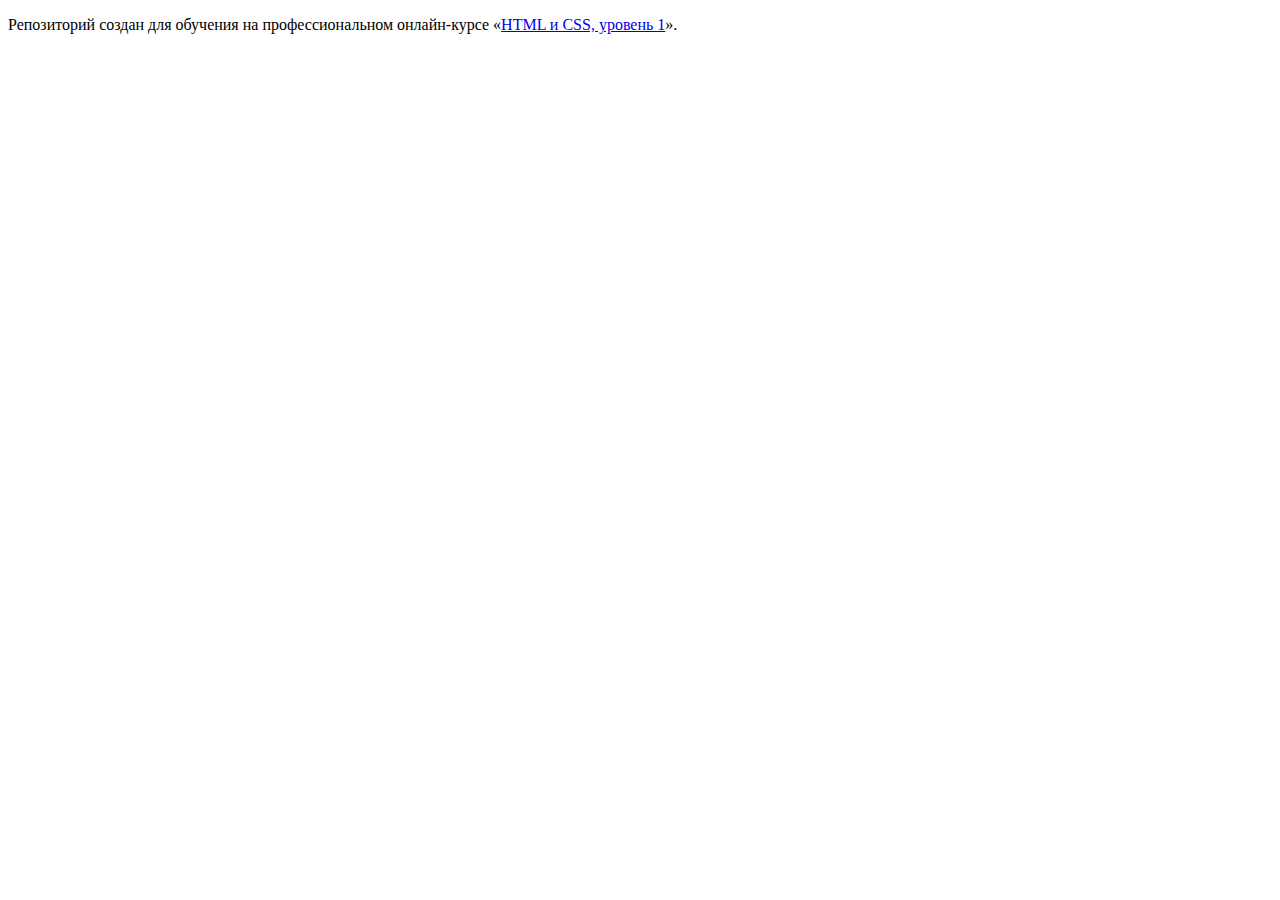
==== index.html @ 9504821e ":hatching_chick:" ====
<!DOCTYPE html>
<html lang="ru">
  <head>
    <meta charset="utf-8">
    <title>HTML Academy: Барбершоп</title>
  </head>
  <body>

    <p>Репозиторий создан для обучения на профессиональном онлайн‑курсе «<a href="https://htmlacademy.ru/intensive/htmlcss">HTML и CSS, уровень 1</a>».</p>

  </body>
</html>
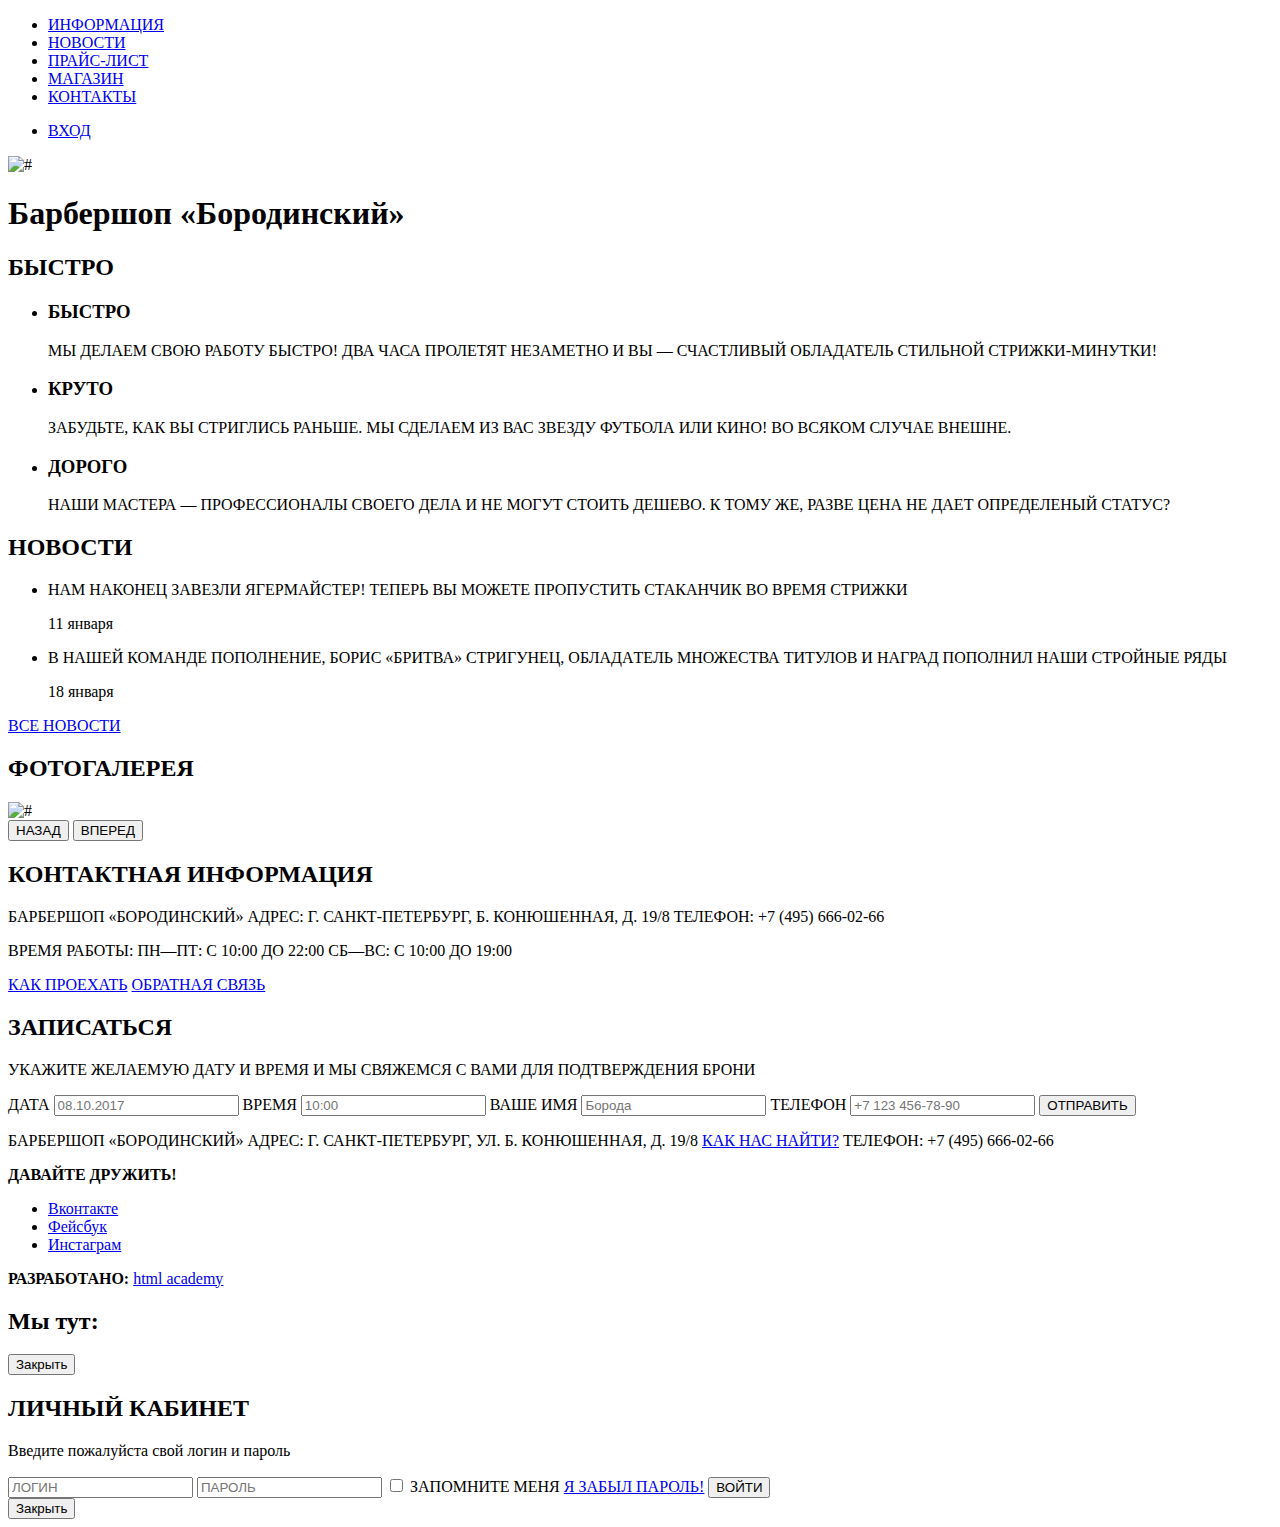
==== commit 6300e697: "разетка html страниц" ====
--- a/index.html
+++ b/index.html
@@ -1,12 +1,168 @@
 <!DOCTYPE html>
-<html lang="ru">
-  <head>
-    <meta charset="utf-8">
-    <title>HTML Academy: Барбершоп</title>
-  </head>
-  <body>
+<html lang="ru" class="page">
+<head>
+  <meta charset="utf-8">
+  <title>Барбершоп</title>
+</head>
+<body>
+<header class="page__header base-header">
+  <nav class="base-nav">
+    <ul class="base-nav__site C">
+      <li class="base-nav__item"><a href="#">ИНФОРМАЦИЯ</a></li>
+      <li class="base-nav__item"><a href="#">НОВОСТИ</a></li>
+      <li class="base-nav__item"><a href="#">ПРАЙС-ЛИСТ</a></li>
+      <li class="base-nav__item"><a href="catalog.html">МАГАЗИН</a></li>
+      <li class="base-nav__item"><a href="#">КОНТАКТЫ</a></li>
+    </ul>
+    <ul class="base-nav__user user-nav">
+      <li class="user-nav__item"><a href="#">ВХОД</a></li>
+    </ul>
+    <a class="base-header__logo logo">
+      <img class="logo__image" src="#" alt="#">
+    </a>
+  </nav>
+</header>
+<main class="page__main base-main">
+  <h1 class="page__title">Барбершоп «Бородинский»</h1>
+  <section class="base-main__advantages advantages">
+    <h2 class="advantages__title">БЫСТРО</h2>
+    <ul class="advantages__list">
+      <li class="advantages__item advantage">
+        <h3 class="advantage__title">БЫСТРО</h3>
+        <p class="advantage__description">
+          МЫ ДЕЛАЕМ СВОЮ РАБОТУ БЫСТРО! ДВА ЧАСА ПРОЛЕТЯТ
+          НЕЗАМЕТНО И ВЫ — СЧАСТЛИВЫЙ ОБЛАДАТЕЛЬ
+          СТИЛЬНОЙ СТРИЖКИ-МИНУТКИ!
+        </p>
+      </li>
+      <li class="advantages__item advantage">
+        <h3 class="advantage__title">КРУТО</h3>
+        <p class="advantage__description">
+          ЗАБУДЬТЕ, КАК ВЫ СТРИГЛИСЬ РАНЬШЕ.
+          МЫ СДЕЛАЕМ ИЗ ВАС ЗВЕЗДУ ФУТБОЛА ИЛИ КИНО!
+          ВО ВСЯКОМ СЛУЧАЕ ВНЕШНЕ.
+        </p>
+      </li>
+      <li class="advantages__item advantage">
+        <h3 class="advantage__title">ДОРОГО</h3>
+        <p class="advantage__description">
+          НАШИ МАСТЕРА — ПРОФЕССИОНАЛЫ СВОЕГО ДЕЛА И НЕ
+          МОГУТ СТОИТЬ ДЕШЕВО. К ТОМУ ЖЕ, РАЗВЕ ЦЕНА
+          НЕ ДАЕТ ОПРЕДЕЛЕНЫЙ СТАТУС?
+        </p>
+      </li>
+    </ul>
+  </section>
 
-    <p>Репозиторий создан для обучения на профессиональном онлайн‑курсе «<a href="https://htmlacademy.ru/intensive/htmlcss">HTML и CSS, уровень 1</a>».</p>
+  <section class="news">
+    <h2 class="news__title">НОВОСТИ</h2>
+    <ul class="news__list">
+      <li class="news__item">
+        <p class="news__text">
+          НАМ НАКОНЕЦ ЗАВЕЗЛИ ЯГЕРМАЙСТЕР! ТЕПЕРЬ ВЫ МОЖЕТЕ
+          ПРОПУСТИТЬ СТАКАНЧИК ВО ВРЕМЯ СТРИЖКИ
+        </p>
+        <time class="news__time" datetime="2016-01-11">11 января</time>
+      </li>
+      <li class="news__item">
+        <p class="news__text">
+          В НАШЕЙ КОМАНДЕ ПОПОЛНЕНИЕ, БОРИС «БРИТВА»
+          СТРИГУНЕЦ, ОБЛАДAТЕЛЬ МНОЖЕСТВА ТИТУЛОВ И НАГРАД
+          ПОПОЛНИЛ НАШИ СТРОЙНЫЕ РЯДЫ
+        </p>
+        <time class="news__time" datetime="2016-01-18">18 января</time>
+      </li>
+    </ul>
+    <a class="news__to-all" href="#">ВСЕ НОВОСТИ</a>
+  </section>
 
-  </body>
+  <section class="gallery">
+    <h2 class="gallery__title">ФОТОГАЛЕРЕЯ</h2>
+    <img class="gallery__photo" src="#" alt="#">
+    <div class="gallery__buttons">
+      <button class="gallery__button" type="button">НАЗАД</button>
+      <button class="gallery__button" type="button">ВПЕРЕД</button>
+    </div>
+  </section>
+
+  <section class="contacts">
+    <h2 class="contacts__title">КОНТАКТНАЯ ИНФОРМАЦИЯ</h2>
+    <p class="contacts__info">
+      БАРБЕРШОП «БОРОДИНСКИЙ»
+      АДРЕС: Г. САНКТ-ПЕТЕРБУРГ, Б. КОНЮШЕННАЯ, Д. 19/8
+      ТЕЛЕФОН: +7 (495) 666-02-66
+    </p>
+    <p class="contacts__info">
+      ВРЕМЯ РАБОТЫ:
+      ПН—ПТ: С 10:00 ДО 22:00
+      СБ—ВС: С 10:00 ДО 19:00
+    </p>
+    <a class="contacts__to-more-info" href="#">КАК ПРОЕХАТЬ</a>
+    <a class="contacts__feedback" href="#">ОБРАТНАЯ СВЯЗЬ</a>
+  </section>
+
+  <section class="appointment">
+    <h2 class="appointment__title">ЗАПИСАТЬСЯ</h2>
+    <p class="appointment__info">
+      УКАЖИТЕ ЖЕЛАЕМУЮ ДАТУ И ВРЕМЯ И МЫ
+      СВЯЖЕМСЯ С ВАМИ ДЛЯ ПОДТВЕРЖДЕНИЯ БРОНИ
+    </p>
+    <form class="appointment__form" method="get" action="#">
+      <label>ДАТА</label>
+      <input class="appointment__text-input" type="text" placeholder="08.10.2017">
+      <label>ВРЕМЯ</label>
+      <input type="text" placeholder="10:00">
+      <label>ВАШЕ ИМЯ</label>
+      <input type="text" placeholder="Борода">
+      <label>ТЕЛЕФОН</label>
+      <input type="text" placeholder="+7 123 456-78-90">
+      <button class="appointment__submit" type="submit">ОТПРАВИТЬ</button>
+    </form>
+  </section>
+
+</main>
+<footer class="page__footer base-footer">
+  <p class="base-footer__contacts">
+    БАРБЕРШОП «БОРОДИНСКИЙ»
+    АДРЕС: Г. САНКТ-ПЕТЕРБУРГ, УЛ. Б. КОНЮШЕННАЯ, Д. 19/8
+    <a href="#">КАК НАС НАЙТИ?</a>
+    ТЕЛЕФОН: +7 (495) 666-02-66
+  </p>
+
+  <div class="base-footer__social social-nav">
+    <b class="social-nav__slogan">ДАВАЙТЕ ДРУЖИТЬ!</b>
+    <ul>
+      <li><a class="social-nav__link" href="#">Вконтакте</a></li>
+      <li><a class="social-nav__link" href="#">Фейсбук</a></li>
+      <li><a class="social-nav__link" href="#">Инстаграм</a></li>
+    </ul>
+  </div>
+
+  <p class="base-footer__copyright copyright">
+    <b class="copyright__act">РАЗРАБОТАНО:</b>
+    <a class="copyright__company" href="#">html academy</a>
+  </p>
+</footer>
+
+<section class="page__map modal-map">
+  <h2 class="modal-map__title">Мы тут:</h2>
+  <button class="modal-map__close" type="button">Закрыть</button>
+</section>
+
+<section class="page__login modal-login">
+  <h2 class="modal-login__title">ЛИЧНЫЙ КАБИНЕТ</h2>
+  <p class="modal-login__info">
+    Введите пожалуйста свой логин и пароль
+  </p>
+  <form class="modal-login__form" method="get" action="#">
+    <input class="modal-login__name" type="text" placeholder="ЛОГИН">
+    <input class="modal-login__password" type="password" placeholder="ПАРОЛЬ">
+    <input type="checkbox" id="modal-login__form-remember-me-checkbox">
+    <label class="modal-login__label" for="modal-login__form-remember-me-checkbox">ЗАПОМНИТЕ МЕНЯ</label>
+    <a class="modal-login__forget-link" href="#">Я ЗАБЫЛ ПАРОЛЬ!</a>
+    <button class="modal-login__submit" type="submit">ВОЙТИ</button>
+  </form>
+  <button class="modal-login__close" type="button">Закрыть</button>
+</section>
+</body>
 </html>
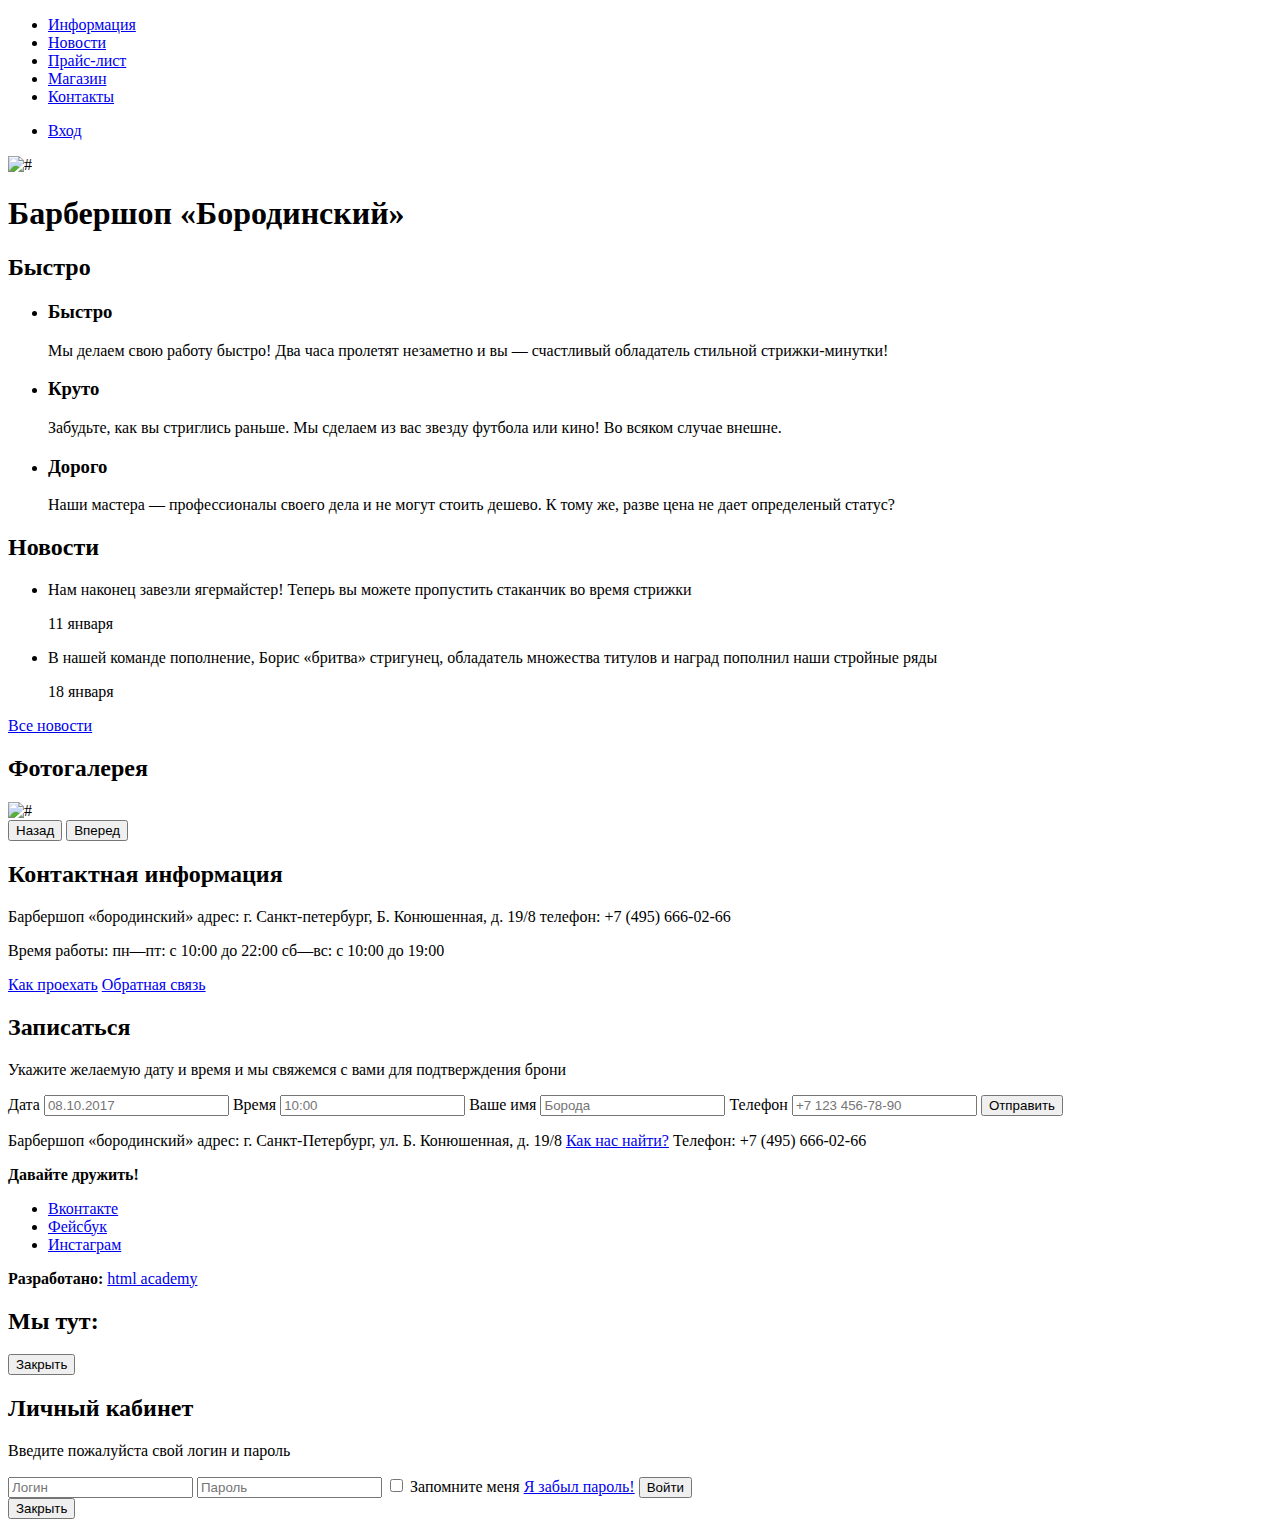
==== commit 2d2c0be2: "приводит html текст в порядок" ====
--- a/index.html
+++ b/index.html
@@ -8,14 +8,14 @@
 <header class="page__header base-header">
   <nav class="base-nav">
     <ul class="base-nav__site C">
-      <li class="base-nav__item"><a href="#">ИНФОРМАЦИЯ</a></li>
-      <li class="base-nav__item"><a href="#">НОВОСТИ</a></li>
-      <li class="base-nav__item"><a href="#">ПРАЙС-ЛИСТ</a></li>
-      <li class="base-nav__item"><a href="catalog.html">МАГАЗИН</a></li>
-      <li class="base-nav__item"><a href="#">КОНТАКТЫ</a></li>
+      <li class="base-nav__item"><a href="#">Информация</a></li>
+      <li class="base-nav__item"><a href="#">Новости</a></li>
+      <li class="base-nav__item"><a href="#">Прайс-лист</a></li>
+      <li class="base-nav__item"><a href="catalog.html">Магазин</a></li>
+      <li class="base-nav__item"><a href="#">Контакты</a></li>
     </ul>
     <ul class="base-nav__user user-nav">
-      <li class="user-nav__item"><a href="#">ВХОД</a></li>
+      <li class="user-nav__item"><a href="#">Вход</a></li>
     </ul>
     <a class="base-header__logo logo">
       <img class="logo__image" src="#" alt="#">
@@ -25,112 +25,112 @@
 <main class="page__main base-main">
   <h1 class="page__title">Барбершоп «Бородинский»</h1>
   <section class="base-main__advantages advantages">
-    <h2 class="advantages__title">БЫСТРО</h2>
+    <h2 class="advantages__title">Быстро</h2>
     <ul class="advantages__list">
       <li class="advantages__item advantage">
-        <h3 class="advantage__title">БЫСТРО</h3>
+        <h3 class="advantage__title">Быстро</h3>
         <p class="advantage__description">
-          МЫ ДЕЛАЕМ СВОЮ РАБОТУ БЫСТРО! ДВА ЧАСА ПРОЛЕТЯТ
-          НЕЗАМЕТНО И ВЫ — СЧАСТЛИВЫЙ ОБЛАДАТЕЛЬ
-          СТИЛЬНОЙ СТРИЖКИ-МИНУТКИ!
+          Мы делаем свою работу быстро! Два часа пролетят
+          незаметно и вы — счастливый обладатель
+          стильной стрижки-минутки!
         </p>
       </li>
       <li class="advantages__item advantage">
-        <h3 class="advantage__title">КРУТО</h3>
+        <h3 class="advantage__title">Круто</h3>
         <p class="advantage__description">
-          ЗАБУДЬТЕ, КАК ВЫ СТРИГЛИСЬ РАНЬШЕ.
-          МЫ СДЕЛАЕМ ИЗ ВАС ЗВЕЗДУ ФУТБОЛА ИЛИ КИНО!
-          ВО ВСЯКОМ СЛУЧАЕ ВНЕШНЕ.
+          Забудьте, как вы стриглись раньше.
+          Мы сделаем из вас звезду футбола или кино!
+          Во всяком случае внешне.
         </p>
       </li>
       <li class="advantages__item advantage">
-        <h3 class="advantage__title">ДОРОГО</h3>
+        <h3 class="advantage__title">Дорого</h3>
         <p class="advantage__description">
-          НАШИ МАСТЕРА — ПРОФЕССИОНАЛЫ СВОЕГО ДЕЛА И НЕ
-          МОГУТ СТОИТЬ ДЕШЕВО. К ТОМУ ЖЕ, РАЗВЕ ЦЕНА
-          НЕ ДАЕТ ОПРЕДЕЛЕНЫЙ СТАТУС?
+          Наши мастера — профессионалы своего дела и не
+          могут стоить дешево. К тому же, разве цена
+          не дает определеный статус?
         </p>
       </li>
     </ul>
   </section>
 
   <section class="news">
-    <h2 class="news__title">НОВОСТИ</h2>
+    <h2 class="news__title">Новости</h2>
     <ul class="news__list">
       <li class="news__item">
         <p class="news__text">
-          НАМ НАКОНЕЦ ЗАВЕЗЛИ ЯГЕРМАЙСТЕР! ТЕПЕРЬ ВЫ МОЖЕТЕ
-          ПРОПУСТИТЬ СТАКАНЧИК ВО ВРЕМЯ СТРИЖКИ
+          Нам наконец завезли ягермайстер! Теперь вы можете
+          пропустить стаканчик во время стрижки
         </p>
         <time class="news__time" datetime="2016-01-11">11 января</time>
       </li>
       <li class="news__item">
         <p class="news__text">
-          В НАШЕЙ КОМАНДЕ ПОПОЛНЕНИЕ, БОРИС «БРИТВА»
-          СТРИГУНЕЦ, ОБЛАДAТЕЛЬ МНОЖЕСТВА ТИТУЛОВ И НАГРАД
-          ПОПОЛНИЛ НАШИ СТРОЙНЫЕ РЯДЫ
+          В нашей команде пополнение, Борис «бритва»
+          стригунец, обладaтель множества титулов и наград
+          пополнил наши стройные ряды
         </p>
         <time class="news__time" datetime="2016-01-18">18 января</time>
       </li>
     </ul>
-    <a class="news__to-all" href="#">ВСЕ НОВОСТИ</a>
+    <a class="news__to-all" href="#">Все новости</a>
   </section>
 
   <section class="gallery">
-    <h2 class="gallery__title">ФОТОГАЛЕРЕЯ</h2>
+    <h2 class="gallery__title">Фотогалерея</h2>
     <img class="gallery__photo" src="#" alt="#">
     <div class="gallery__buttons">
-      <button class="gallery__button" type="button">НАЗАД</button>
-      <button class="gallery__button" type="button">ВПЕРЕД</button>
+      <button class="gallery__button" type="button">Назад</button>
+      <button class="gallery__button" type="button">Вперед</button>
     </div>
   </section>
 
   <section class="contacts">
-    <h2 class="contacts__title">КОНТАКТНАЯ ИНФОРМАЦИЯ</h2>
+    <h2 class="contacts__title">Контактная информация</h2>
     <p class="contacts__info">
-      БАРБЕРШОП «БОРОДИНСКИЙ»
-      АДРЕС: Г. САНКТ-ПЕТЕРБУРГ, Б. КОНЮШЕННАЯ, Д. 19/8
-      ТЕЛЕФОН: +7 (495) 666-02-66
+      Барбершоп «бородинский»
+      адрес: г. Санкт-петербург, Б. Конюшенная, д. 19/8
+      телефон: +7 (495) 666-02-66
     </p>
     <p class="contacts__info">
-      ВРЕМЯ РАБОТЫ:
-      ПН—ПТ: С 10:00 ДО 22:00
-      СБ—ВС: С 10:00 ДО 19:00
+      Время работы:
+      пн—пт: с 10:00 до 22:00
+      сб—вс: с 10:00 до 19:00
     </p>
-    <a class="contacts__to-more-info" href="#">КАК ПРОЕХАТЬ</a>
-    <a class="contacts__feedback" href="#">ОБРАТНАЯ СВЯЗЬ</a>
+    <a class="contacts__to-more-info" href="#">Как проехать</a>
+    <a class="contacts__feedback" href="#">Обратная связь</a>
   </section>
 
   <section class="appointment">
-    <h2 class="appointment__title">ЗАПИСАТЬСЯ</h2>
+    <h2 class="appointment__title">Записаться</h2>
     <p class="appointment__info">
-      УКАЖИТЕ ЖЕЛАЕМУЮ ДАТУ И ВРЕМЯ И МЫ
-      СВЯЖЕМСЯ С ВАМИ ДЛЯ ПОДТВЕРЖДЕНИЯ БРОНИ
+      Укажите желаемую дату и время и мы
+      свяжемся с вами для подтверждения брони
     </p>
     <form class="appointment__form" method="get" action="#">
-      <label>ДАТА</label>
+      <label>Дата</label>
       <input class="appointment__text-input" type="text" placeholder="08.10.2017">
-      <label>ВРЕМЯ</label>
+      <label>Время</label>
       <input type="text" placeholder="10:00">
-      <label>ВАШЕ ИМЯ</label>
+      <label>Ваше имя</label>
       <input type="text" placeholder="Борода">
-      <label>ТЕЛЕФОН</label>
+      <label>Телефон</label>
       <input type="text" placeholder="+7 123 456-78-90">
-      <button class="appointment__submit" type="submit">ОТПРАВИТЬ</button>
+      <button class="appointment__submit" type="submit">Отправить</button>
     </form>
   </section>
 
 </main>
 <footer class="page__footer base-footer">
   <p class="base-footer__contacts">
-    БАРБЕРШОП «БОРОДИНСКИЙ»
-    АДРЕС: Г. САНКТ-ПЕТЕРБУРГ, УЛ. Б. КОНЮШЕННАЯ, Д. 19/8
-    <a href="#">КАК НАС НАЙТИ?</a>
-    ТЕЛЕФОН: +7 (495) 666-02-66
+    Барбершоп «бородинский»
+    адрес: г. Санкт-Петербург, ул. Б. Конюшенная, д. 19/8
+    <a href="#">Как нас найти?</a>
+    Телефон: +7 (495) 666-02-66
   </p>
 
   <div class="base-footer__social social-nav">
-    <b class="social-nav__slogan">ДАВАЙТЕ ДРУЖИТЬ!</b>
+    <b class="social-nav__slogan">Давайте дружить!</b>
     <ul>
       <li><a class="social-nav__link" href="#">Вконтакте</a></li>
       <li><a class="social-nav__link" href="#">Фейсбук</a></li>
@@ -139,7 +139,7 @@
   </div>
 
   <p class="base-footer__copyright copyright">
-    <b class="copyright__act">РАЗРАБОТАНО:</b>
+    <b class="copyright__act">Разработано:</b>
     <a class="copyright__company" href="#">html academy</a>
   </p>
 </footer>
@@ -150,17 +150,17 @@
 </section>
 
 <section class="page__login modal-login">
-  <h2 class="modal-login__title">ЛИЧНЫЙ КАБИНЕТ</h2>
+  <h2 class="modal-login__title">Личный кабинет</h2>
   <p class="modal-login__info">
     Введите пожалуйста свой логин и пароль
   </p>
   <form class="modal-login__form" method="get" action="#">
-    <input class="modal-login__name" type="text" placeholder="ЛОГИН">
-    <input class="modal-login__password" type="password" placeholder="ПАРОЛЬ">
+    <input class="modal-login__name" type="text" placeholder="Логин">
+    <input class="modal-login__password" type="password" placeholder="Пароль">
     <input type="checkbox" id="modal-login__form-remember-me-checkbox">
-    <label class="modal-login__label" for="modal-login__form-remember-me-checkbox">ЗАПОМНИТЕ МЕНЯ</label>
-    <a class="modal-login__forget-link" href="#">Я ЗАБЫЛ ПАРОЛЬ!</a>
-    <button class="modal-login__submit" type="submit">ВОЙТИ</button>
+    <label class="modal-login__label" for="modal-login__form-remember-me-checkbox">Запомните меня</label>
+    <a class="modal-login__forget-link" href="#">Я забыл пароль!</a>
+    <button class="modal-login__submit" type="submit">Войти</button>
   </form>
   <button class="modal-login__close" type="button">Закрыть</button>
 </section>
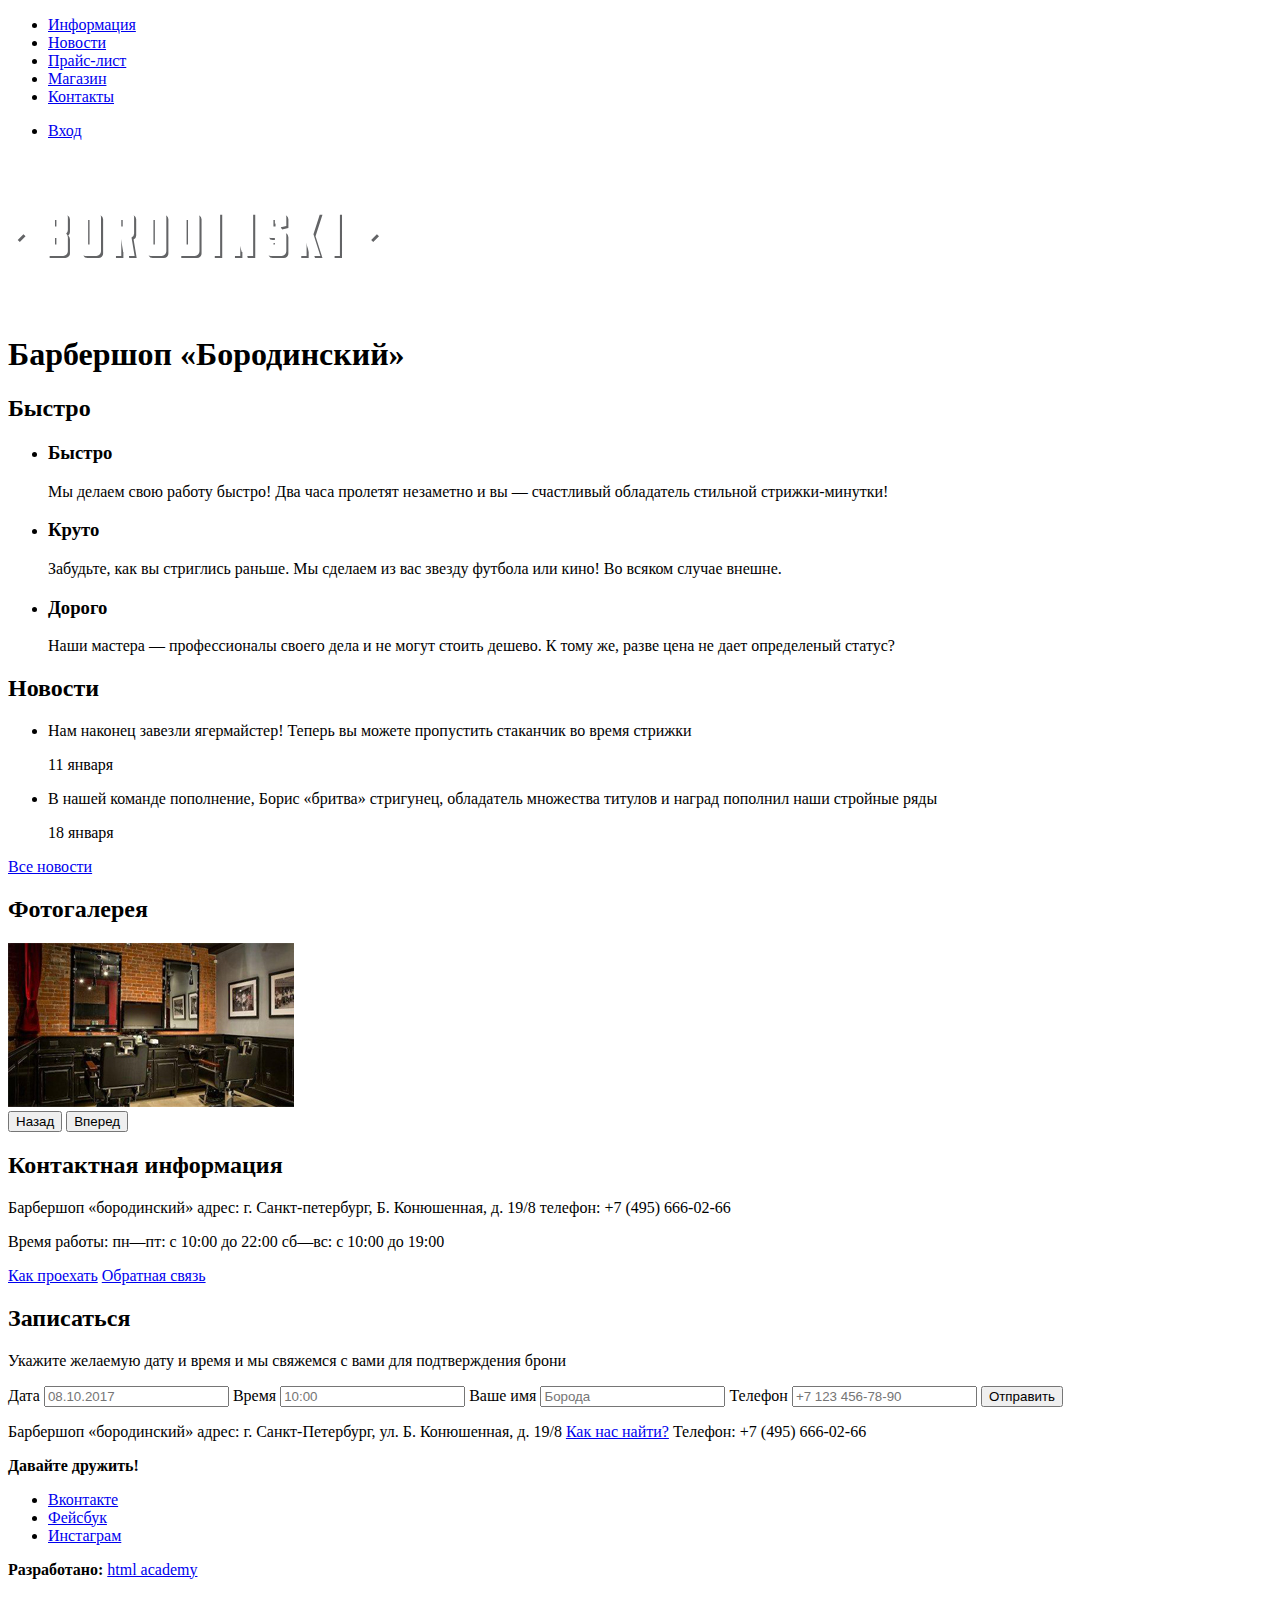
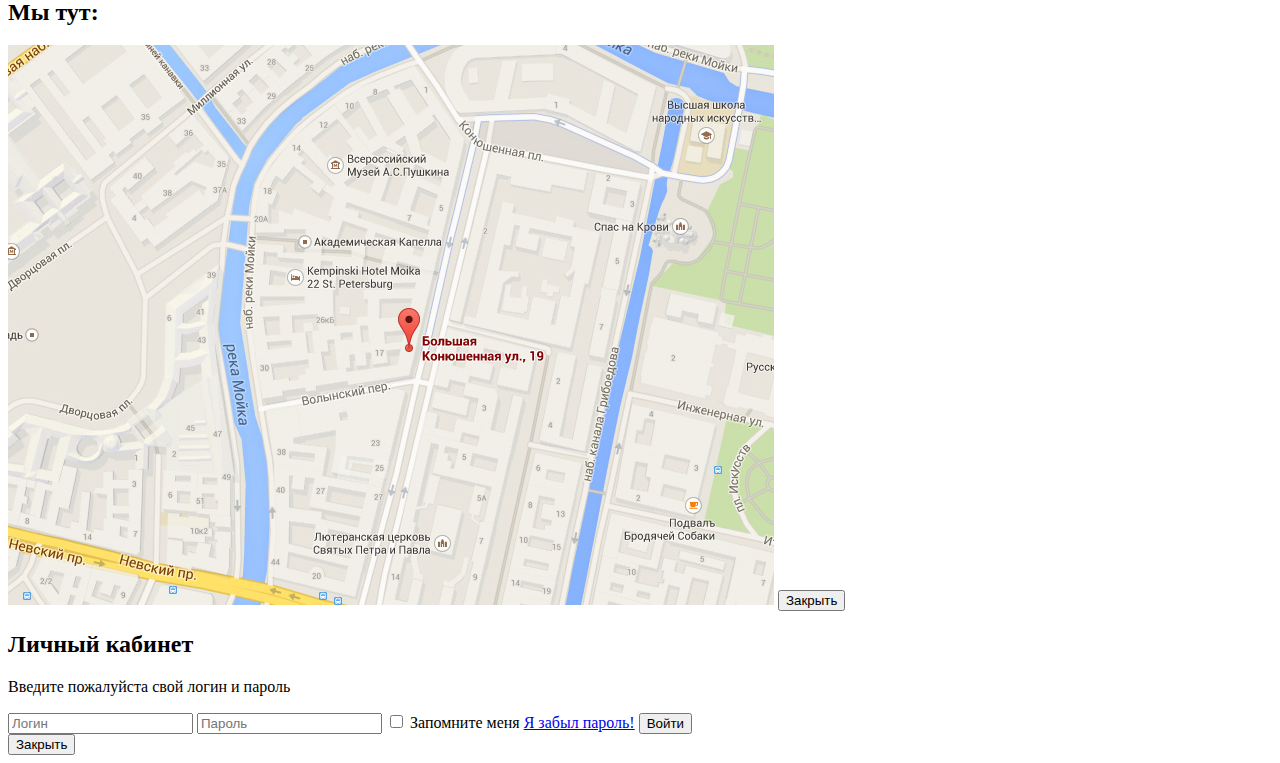
==== commit b1876e42: "добавляет графику" ====
--- a/index.html
+++ b/index.html
@@ -18,7 +18,7 @@
       <li class="user-nav__item"><a href="#">Вход</a></li>
     </ul>
     <a class="base-header__logo logo">
-      <img class="logo__image" src="#" alt="#">
+      <img class="logo__image" src="img/index-logo.svg" alt="индекс лого" width="371" height="155">
     </a>
   </nav>
 </header>
@@ -78,7 +78,7 @@
 
   <section class="gallery">
     <h2 class="gallery__title">Фотогалерея</h2>
-    <img class="gallery__photo" src="#" alt="#">
+    <img class="gallery__photo" src="img/fotogalery.jpg" alt="барбершоп внутри" width="286" height="164">
     <div class="gallery__buttons">
       <button class="gallery__button" type="button">Назад</button>
       <button class="gallery__button" type="button">Вперед</button>
@@ -146,6 +146,7 @@
 
 <section class="page__map modal-map">
   <h2 class="modal-map__title">Мы тут:</h2>
+  <img class="modal-map__image" src="img/map.jpg" alt="карта" width="766" height="560">
   <button class="modal-map__close" type="button">Закрыть</button>
 </section>
 
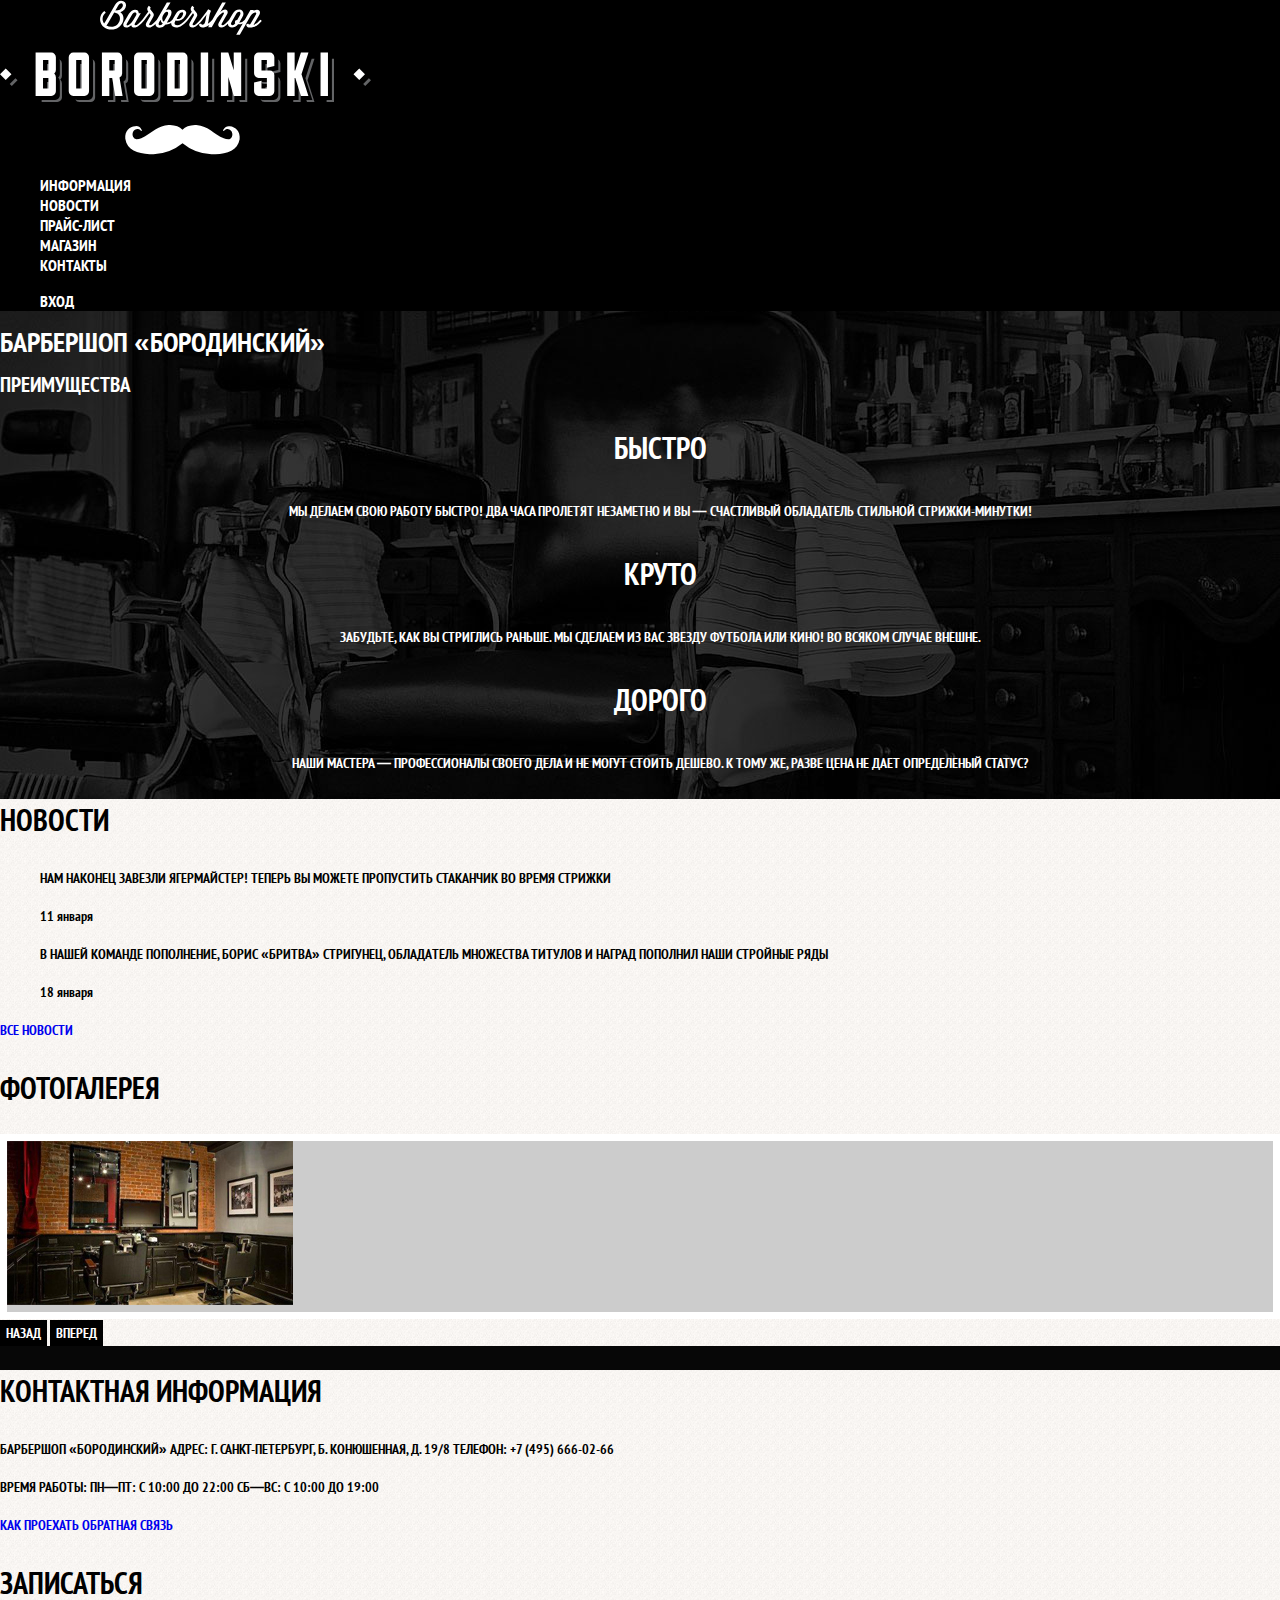
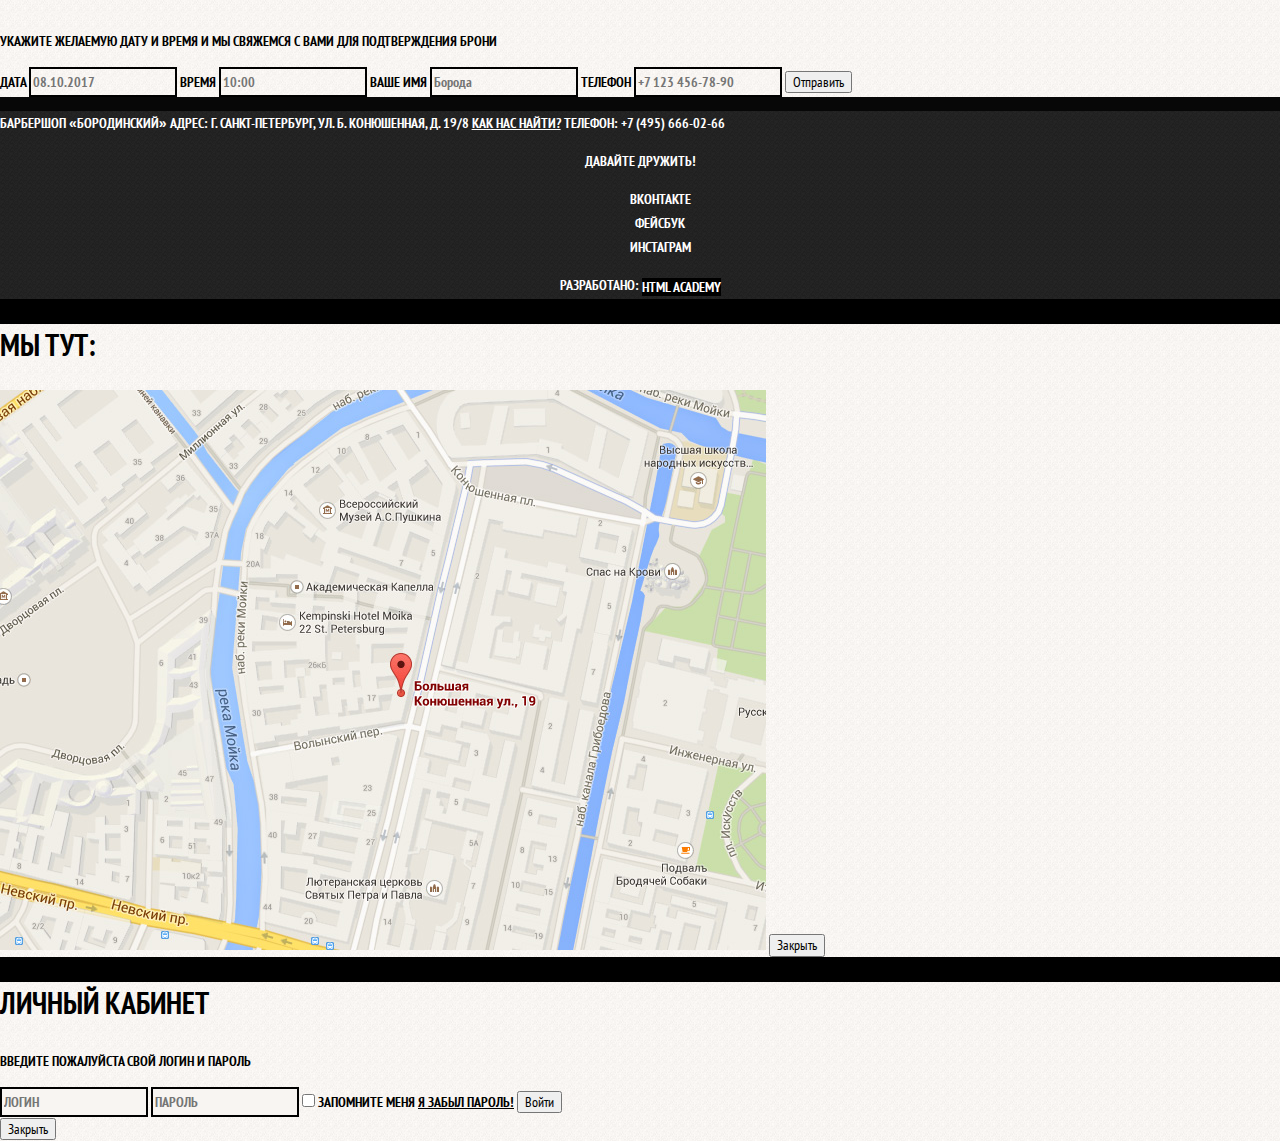
==== commit 62404122: "шрифты\фоны\сброс" ====
--- a/index.html
+++ b/index.html
@@ -3,29 +3,32 @@
 <head>
   <meta charset="utf-8">
   <title>Барбершоп</title>
+  <link href="css/normalize.css" rel="stylesheet">
+  <link href="css/style.css" rel="stylesheet">
 </head>
 <body>
 <header class="page__header base-header">
   <nav class="base-nav">
-    <ul class="base-nav__site C">
-      <li class="base-nav__item"><a href="#">Информация</a></li>
-      <li class="base-nav__item"><a href="#">Новости</a></li>
-      <li class="base-nav__item"><a href="#">Прайс-лист</a></li>
-      <li class="base-nav__item"><a href="catalog.html">Магазин</a></li>
-      <li class="base-nav__item"><a href="#">Контакты</a></li>
+    <a class="base-header__logo logo">
+      <img class="logo__image" src="img/index-logo.svg" alt="индекс лого" width="371" height="155">
+    </a>
+    <ul class="base-nav__site site-nav">
+      <li class="site-nav__item"><a href="#">Информация</a></li>
+      <li class="site-nav__item"><a href="#">Новости</a></li>
+      <li class="site-nav__item"><a href="#">Прайс-лист</a></li>
+      <li class="site-nav__item"><a href="catalog.html">Магазин</a></li>
+      <li class="site-nav__item"><a href="#">Контакты</a></li>
     </ul>
     <ul class="base-nav__user user-nav">
       <li class="user-nav__item"><a href="#">Вход</a></li>
     </ul>
-    <a class="base-header__logo logo">
-      <img class="logo__image" src="img/index-logo.svg" alt="индекс лого" width="371" height="155">
-    </a>
   </nav>
 </header>
 <main class="page__main base-main">
   <h1 class="page__title">Барбершоп «Бородинский»</h1>
+
   <section class="base-main__advantages advantages">
-    <h2 class="advantages__title">Быстро</h2>
+    <h2 class="advantages__title">Преимущества</h2>
     <ul class="advantages__list">
       <li class="advantages__item advantage">
         <h3 class="advantage__title">Быстро</h3>
@@ -54,84 +57,90 @@
     </ul>
   </section>
 
-  <section class="news">
-    <h2 class="news__title">Новости</h2>
-    <ul class="news__list">
-      <li class="news__item">
-        <p class="news__text">
-          Нам наконец завезли ягермайстер! Теперь вы можете
-          пропустить стаканчик во время стрижки
-        </p>
-        <time class="news__time" datetime="2016-01-11">11 января</time>
-      </li>
-      <li class="news__item">
-        <p class="news__text">
-          В нашей команде пополнение, Борис «бритва»
-          стригунец, обладaтель множества титулов и наград
-          пополнил наши стройные ряды
-        </p>
-        <time class="news__time" datetime="2016-01-18">18 января</time>
-      </li>
-    </ul>
-    <a class="news__to-all" href="#">Все новости</a>
-  </section>
+  <div class="base-main__group wrapper">
+    <section class="news">
+      <h2 class="news__title">Новости</h2>
+      <ul class="news__list">
+        <li class="news__item">
+          <p class="news__text">
+            Нам наконец завезли ягермайстер! Теперь вы можете
+            пропустить стаканчик во время стрижки
+          </p>
+          <time class="news__time" datetime="2016-01-11">11 января</time>
+        </li>
+        <li class="news__item">
+          <p class="news__text">
+            В нашей команде пополнение, Борис «бритва»
+            стригунец, обладaтель множества титулов и наград
+            пополнил наши стройные ряды
+          </p>
+          <time class="news__time" datetime="2016-01-18">18 января</time>
+        </li>
+      </ul>
+      <a class="news__to-all" href="#">Все новости</a>
+    </section>
 
-  <section class="gallery">
-    <h2 class="gallery__title">Фотогалерея</h2>
-    <img class="gallery__photo" src="img/fotogalery.jpg" alt="барбершоп внутри" width="286" height="164">
-    <div class="gallery__buttons">
-      <button class="gallery__button" type="button">Назад</button>
-      <button class="gallery__button" type="button">Вперед</button>
-    </div>
-  </section>
+    <section class="gallery">
+      <h2 class="gallery__title">Фотогалерея</h2>
+      <a href="#" class="gallery__item">
+        <img class="gallery__photo" src="img/fotogalery.jpg" alt="барбершоп внутри" width="286" height="164">
+      </a>
+      <div class="gallery__buttons">
+        <button class="button" type="button">Назад</button>
+        <button class="button" type="button">Вперед</button>
+      </div>
+    </section>
+  </div>
 
-  <section class="contacts">
-    <h2 class="contacts__title">Контактная информация</h2>
-    <p class="contacts__info">
-      Барбершоп «бородинский»
-      адрес: г. Санкт-петербург, Б. Конюшенная, д. 19/8
-      телефон: +7 (495) 666-02-66
-    </p>
-    <p class="contacts__info">
-      Время работы:
-      пн—пт: с 10:00 до 22:00
-      сб—вс: с 10:00 до 19:00
-    </p>
-    <a class="contacts__to-more-info" href="#">Как проехать</a>
-    <a class="contacts__feedback" href="#">Обратная связь</a>
-  </section>
+  <div class="base-main__group wrapper">
+    <section class="contacts">
+      <h2 class="contacts__title">Контактная информация</h2>
+      <p class="contacts__info">
+        Барбершоп «бородинский»
+        адрес: г. Санкт-петербург, Б. Конюшенная, д. 19/8
+        телефон: +7 (495) 666-02-66
+      </p>
+      <p class="contacts__info">
+        Время работы:
+        пн—пт: с 10:00 до 22:00
+        сб—вс: с 10:00 до 19:00
+      </p>
+      <a class="contacts__to-more-info" href="#">Как проехать</a>
+      <a class="contacts__feedback" href="#">Обратная связь</a>
+    </section>
 
-  <section class="appointment">
-    <h2 class="appointment__title">Записаться</h2>
-    <p class="appointment__info">
-      Укажите желаемую дату и время и мы
-      свяжемся с вами для подтверждения брони
-    </p>
-    <form class="appointment__form" method="get" action="#">
-      <label>Дата</label>
-      <input class="appointment__text-input" type="text" placeholder="08.10.2017">
-      <label>Время</label>
-      <input type="text" placeholder="10:00">
-      <label>Ваше имя</label>
-      <input type="text" placeholder="Борода">
-      <label>Телефон</label>
-      <input type="text" placeholder="+7 123 456-78-90">
-      <button class="appointment__submit" type="submit">Отправить</button>
-    </form>
-  </section>
+    <section class="appointment">
+      <h2 class="appointment__title">Записаться</h2>
+      <p class="appointment__info">
+        Укажите желаемую дату и время и мы
+        свяжемся с вами для подтверждения брони
+      </p>
+      <form class="appointment__form" method="get" action="#">
+        <label>Дата</label>
+        <input class="appointment__text-input" type="text" placeholder="08.10.2017">
+        <label>Время</label>
+        <input class="appointment__text-input" type="text" placeholder="10:00">
+        <label>Ваше имя</label>
+        <input class="appointment__text-input" type="text" placeholder="Борода">
+        <label>Телефон</label>
+        <input class="appointment__text-input" type="text" placeholder="+7 123 456-78-90">
+        <button class="appointment__submit" type="submit">Отправить</button>
+      </form>
+    </section>
+  </div>
 
 </main>
 <footer class="page__footer base-footer">
   <p class="base-footer__contacts">
     Барбершоп «бородинский»
     адрес: г. Санкт-Петербург, ул. Б. Конюшенная, д. 19/8
-    <a href="#">Как нас найти?</a>
+    <a class="base-footer__link" href="#">Как нас найти?</a>
     Телефон: +7 (495) 666-02-66
   </p>
 
   <div class="base-footer__social social-nav">
     <b class="social-nav__slogan">Давайте дружить!</b>
-    <ul>
+    <ul class="social-nav__list">
       <li><a class="social-nav__link" href="#">Вконтакте</a></li>
       <li><a class="social-nav__link" href="#">Фейсбук</a></li>
       <li><a class="social-nav__link" href="#">Инстаграм</a></li>
@@ -140,7 +149,7 @@
 
   <p class="base-footer__copyright copyright">
     <b class="copyright__act">Разработано:</b>
-    <a class="copyright__company" href="#">html academy</a>
+    <a class="button copyright__button" href="#">html academy</a>
   </p>
 </footer>
 
@@ -156,11 +165,11 @@
     Введите пожалуйста свой логин и пароль
   </p>
   <form class="modal-login__form" method="get" action="#">
-    <input class="modal-login__name" type="text" placeholder="Логин">
-    <input class="modal-login__password" type="password" placeholder="Пароль">
-    <input type="checkbox" id="modal-login__form-remember-me-checkbox">
+    <input class="modal-login__input modal-login__input-name" type="text" placeholder="Логин">
+    <input class="modal-login__input modal-login__input-password" type="password" placeholder="Пароль">
+    <input class="modal-login__input modal-login__input-checkbox" type="checkbox" id="modal-login__form-remember-me-checkbox">
     <label class="modal-login__label" for="modal-login__form-remember-me-checkbox">Запомните меня</label>
-    <a class="modal-login__forget-link" href="#">Я забыл пароль!</a>
+    <a class="modal-login__restore" href="#">Я забыл пароль!</a>
     <button class="modal-login__submit" type="submit">Войти</button>
   </form>
   <button class="modal-login__close" type="button">Закрыть</button>
--- a/css/style.css
+++ b/css/style.css
@@ -0,0 +1,414 @@
+@font-face {
+  font-family: "PT Sans Narrow";
+  src: url("../fonts/ptsansnarrow.woff2") format("woff2"),
+  url("../fonts/ptsansnarrow.woff") format("woff");
+  font-weight: 400;
+}
+
+@font-face {
+  font-family: "PT Sans Narrow";
+  src: url("../fonts/ptsansnarrowbold.woff2") format("woff2"),
+  url("../fonts/ptsansnarrowbold.woff") format("woff");
+  font-weight: 700;
+}
+
+.page {
+  margin: 0;
+  padding: 0;
+
+  font-family: "PT Sans Narrow", Arial, sans-serif;
+  font-size: 14px;
+  line-height: 24px;
+  font-weight: 700;
+  color: rgba(255, 255, 255, 1);
+  text-transform: uppercase;
+
+  background-color: rgba(0, 0, 0, 1);
+  background-image: url("../img/page-fon.jpg");
+  background-position: top center;
+  background-repeat: no-repeat;
+}
+
+.page--inner {
+  color: rgba(0, 0, 0, 1);
+
+  background-color: rgba(248, 245, 242, 1);
+  background-image: url("../img/fon-main.png");
+  background-position: 0 0;
+  background-repeat: repeat;
+}
+
+a {
+  text-decoration: none;
+}
+
+.button {
+  font: inherit;
+
+  text-align: center;
+  color: rgba(255, 255, 255, 1);
+  vertical-align: middle;
+  text-transform: uppercase;
+
+  background-color: rgba(0, 0, 0, 1);
+  border: none;
+}
+
+.button:hover,
+.button:focus,
+.button:active {
+  background-color: rgba(102, 61, 21, 1);
+}
+
+/**************HEADER***************/
+
+.base-nav {
+  font-size: 16px;
+  line-height: 20px;
+  color: rgba(255, 255, 255, 1);
+
+  background-color: rgba(0, 0, 0, 1);
+}
+
+.site-nav {
+  list-style-type: none;
+}
+
+.site-nav a {
+  color: rgba(255, 255, 255, 1);
+}
+
+.site-nav a:hover,
+.site-nav a:focus {
+  background-color: rgba(36, 36, 36, 1);
+}
+
+.user-nav {
+  list-style-type: none;
+}
+
+.user-nav a {
+  color: rgba(255, 255, 255, 1);
+}
+
+.user-nav a:hover,
+.user-nav a:focus {
+  background-color: rgba(36, 36, 36, 1);
+}
+
+/******************ADVANTAGES********************/
+
+.advantages__list {
+  list-style-type: none;
+}
+
+.advantage {
+  text-align: center;
+}
+
+.advantage__title {
+  font-size: 30px;
+  line-height: 42px;
+}
+
+/************************************/
+
+.base-main__group {
+  color: rgba(0, 0, 0, 1);
+
+  background-color: rgba(248, 245, 242, 1);
+  background-image: url("../img/fon-main.png");
+  background-position: 0 0;
+  background-repeat: repeat;
+}
+
+/**************NEWS********************/
+
+.news__title {
+  font-size: 30px;
+  line-height: 42px;
+}
+
+.news__list {
+  list-style-type: none;
+}
+
+.news__time {
+  text-transform: none;
+}
+
+/****************GALLERY*****************/
+
+.gallery__title {
+  font-size: 30px;
+  line-height: 42px;
+}
+
+.gallery__item {
+  display: block;
+  background-color: rgba(204, 204, 204, 1);
+  border: 7px solid rgba(255, 255, 255, 1);
+}
+
+/************CONTACTS****************/
+
+.contacts__title {
+  font-size: 30px;
+  line-height: 42px;
+}
+
+/***********APPOINTMENT***************/
+.appointment__title {
+  font-size: 30px;
+  line-height: 42px;
+}
+
+.appointment__text-input {
+  font: inherit;
+
+  background-color: transparent;
+  border: 2px solid rgba(0, 0, 0, 1);
+}
+
+.appointment__text-input:focus {
+  border-color: rgba(102, 61, 21, 1);
+}
+
+/************FOOTER********************/
+
+.base-footer {
+  color: rgba(255, 255, 255, 1);
+
+  background-color: rgba(33, 33, 33, 1);
+  background-image: url("../img/fon-footer.jpg");
+  background-position: 0 0;
+  background-repeat: repeat;
+}
+
+.base-footer__link {
+  color: rgba(255, 255, 255, 1);
+  text-decoration: underline;
+}
+
+.base-footer__link:hover,
+.base-footer__link:focus {
+  text-decoration: none;
+}
+
+.social-nav {
+  text-align: center;
+}
+
+.social-nav__list {
+  list-style-type: none;
+}
+
+.social-nav__link {
+  color: rgba(255, 255, 255, 1);
+}
+
+.copyright {
+  text-align: center;
+}
+
+.copyright__button:hover,
+.copyright__button:focus {
+  color: rgba(0, 0, 0, 1);
+
+  background-color: rgba(255, 255, 255, 1);
+}
+
+/***********MODAL***************/
+
+.modal-map {
+  color: rgba(0, 0, 0, 1);
+
+  background-color: rgba(248, 245, 242, 1);
+  background-image: url("../img/fon-main.png");
+  background-position: 0 0;
+  background-repeat: repeat;
+}
+
+.modal-map__title {
+  font-size: 30px;
+  line-height: 42px;
+}
+
+.modal-login {
+  color: rgba(0, 0, 0, 1);
+
+  background-color: rgba(248, 245, 242, 1);
+  background-image: url("../img/fon-main.png");
+  background-position: 0 0;
+  background-repeat: repeat;
+}
+
+.modal-login__title {
+  font-size: 30px;
+  line-height: 42px;
+}
+
+.modal-login__input {
+  font: inherit;
+  color: rgba(0, 0, 0, 1);
+  text-transform: uppercase;
+
+  background-color: rgba(248, 245, 242, 1);
+  border: 2px solid rgba(0, 0, 0, 1);
+}
+
+.modal-login__input:focus {
+  border-color: rgba(102, 61, 21, 1);
+}
+
+.modal-login__restore {
+  color: rgba(0, 0, 0, 1);
+  text-decoration: underline;
+}
+
+.modal-login__restore:hover,
+.modal-login__restore:focus {
+  text-decoration: none;
+}
+
+/***************CATALOG*******************/
+
+.page-title {
+  font-size: 30px;
+  line-height: 42px;
+}
+
+.breadcrumbs {
+  list-style-type: none;
+}
+
+.breadcrumbs__link {
+  color: rgba(0, 0, 0, 1);
+}
+
+.breadcrumbs__link:hover,
+.breadcrumbs__link:focus {
+  text-decoration: underline;
+}
+
+.breadcrumbs__link--current,
+.breadcrumbs__link--current:hover,
+.breadcrumbs__link--current:focus {
+  color: rgba(171, 169, 167, 1);
+  text-decoration: none;
+}
+
+.filters__fieldset {
+  border: none;
+}
+
+.filters__legend {
+  font-size: 24px;
+  line-height: 30px;
+}
+
+.filters__label {
+  line-height: 18px;
+}
+
+.filters__input:hover + label,
+.filters__input:focus + label {
+  color: rgba(102, 61, 21, 1);
+}
+
+.filters__input:disabled + label {
+  color: rgba(0, 0, 0, 0.5);
+}
+
+.catalog__list {
+  list-style-type: none;
+}
+
+.product {
+  background-color: rgba(248, 248, 248, 1);
+  box-shadow: 0 0 10px rgba(0, 0, 0, 0.1);
+}
+
+.product:hover {
+  box-shadow: 0 0 10px rgba(0, 0, 0, 0.2);
+}
+
+.product__title {
+  font-size: 14px;
+  line-height: 18px;
+}
+
+.product__title-link {
+  color: rgba(0, 0, 0, 1);
+}
+
+.product__category {
+  text-transform: none;
+}
+
+.product__price {
+  font-size: 14px;
+  line-height: 20px;
+  text-align: center;
+
+  background-color: rgba(229, 229, 229, 1);
+}
+
+.button--product {
+  line-height: 20px;
+}
+
+.pagination-list {
+  list-style-type: none;
+}
+
+.pagination-list__link {
+  color: rgba(255, 255, 255, 1);
+
+  background-color: rgba(0, 0, 0, 1);
+}
+
+.pagination-list__link:hover,
+.pagination-list__link:focus,
+.pagination-list__link:active {
+  background-color: rgba(102, 61, 21, 1);
+}
+
+.pagination-list__link--current,
+.pagination-list__link--current:hover,
+.pagination-list__link--current:focus,
+.pagination-list__link--current:active {
+  color: rgba(0, 0, 0, 1);
+  background-color: rgba(255, 255, 255, 1);
+}
+
+/*************CATALOG-ITEM***********************/
+
+.product-photos__list {
+  list-style-type: none;
+}
+
+.product-photo {
+  box-shadow: 0 0 10px 2px rgba(0, 0, 0, 0.1);
+}
+
+.product-info__article {
+  text-align: right;
+  color: rgba(174, 174, 174, 1);
+}
+
+.product-info__price {
+  line-height: 20px;
+  text-align: center;
+
+  background-color: rgba(229, 229, 229, 1);
+}
+
+.product-info__sub-title {
+  font-size: 24px;
+  line-height: 30px;
+}
+
+.product-info__set-list {
+  list-style-type: none;
+}
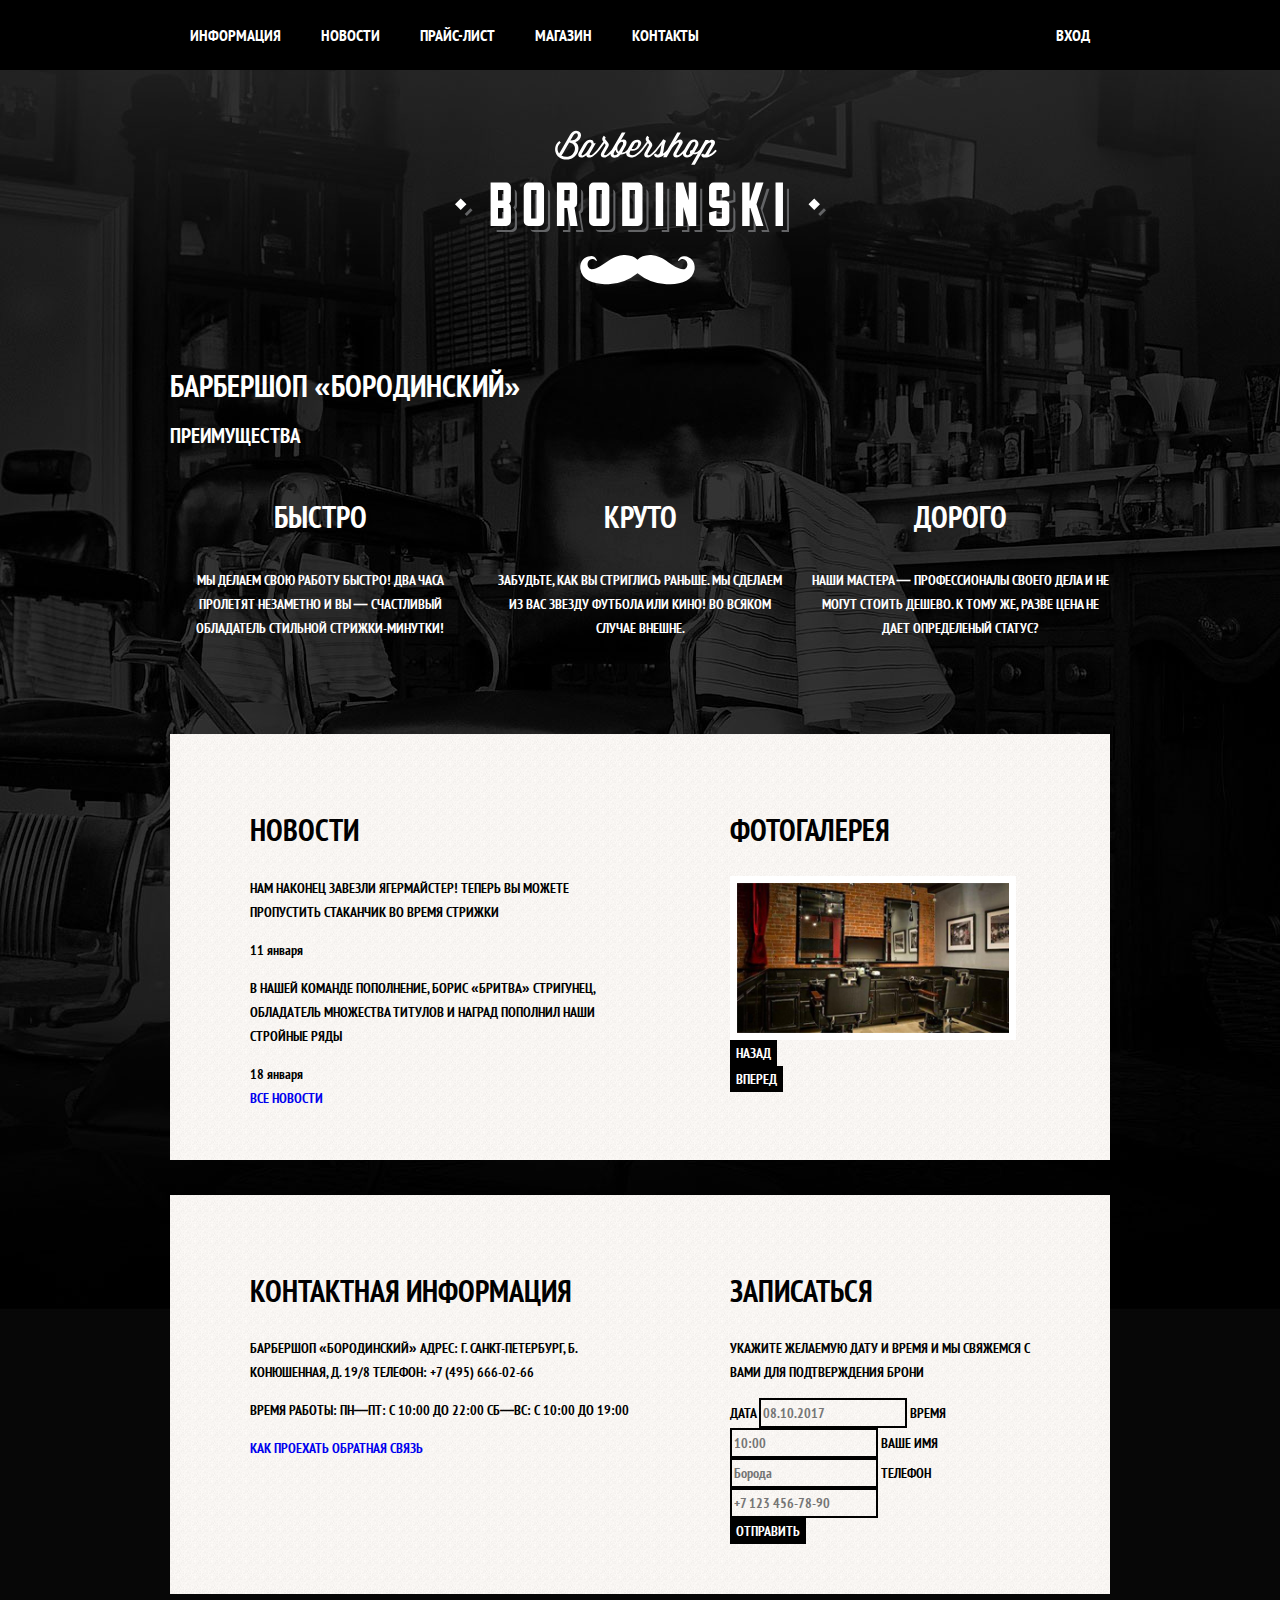
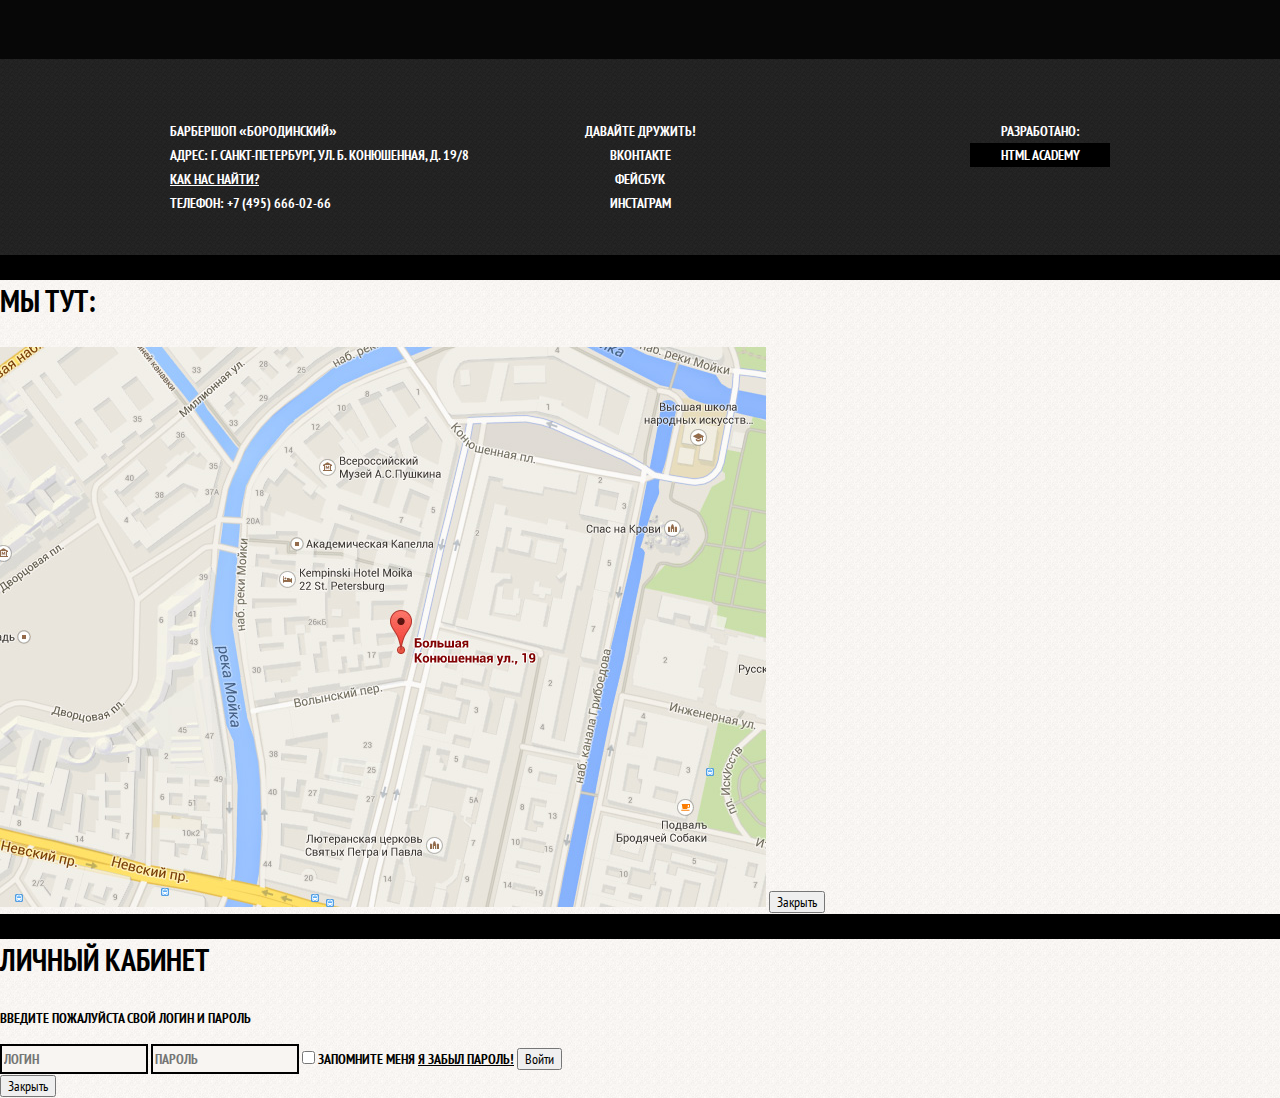
==== commit 005aa794: "основная ветка" ====
--- a/index.html
+++ b/index.html
@@ -8,23 +8,27 @@
 </head>
 <body>
 <header class="page__header base-header">
-  <nav class="base-nav">
-    <a class="base-header__logo logo">
+  <nav class="base-nav base-nav--background">
+    <div class="grid row">
+      <ul class="base-nav__site site-nav">
+        <li class="site-nav__item"><a href="#">Информация</a></li>
+        <li class="site-nav__item"><a href="#">Новости</a></li>
+        <li class="site-nav__item"><a href="#">Прайс-лист</a></li>
+        <li class="site-nav__item"><a href="catalog.html">Магазин</a></li>
+        <li class="site-nav__item"><a href="#">Контакты</a></li>
+      </ul>
+      <ul class="base-nav__user user-nav">
+        <li class="user-nav__item"><a href="#">Вход</a></li>
+      </ul>
+    </div>
+  </nav>
+  <div class="base-header__logo logo">
+    <a class="logo__link">
       <img class="logo__image" src="img/index-logo.svg" alt="индекс лого" width="371" height="155">
     </a>
-    <ul class="base-nav__site site-nav">
-      <li class="site-nav__item"><a href="#">Информация</a></li>
-      <li class="site-nav__item"><a href="#">Новости</a></li>
-      <li class="site-nav__item"><a href="#">Прайс-лист</a></li>
-      <li class="site-nav__item"><a href="catalog.html">Магазин</a></li>
-      <li class="site-nav__item"><a href="#">Контакты</a></li>
-    </ul>
-    <ul class="base-nav__user user-nav">
-      <li class="user-nav__item"><a href="#">Вход</a></li>
-    </ul>
-  </nav>
+  </div>
 </header>
-<main class="page__main base-main">
+<main class="page__main base-main grid">
   <h1 class="page__title">Барбершоп «Бородинский»</h1>
 
   <section class="base-main__advantages advantages">
@@ -57,7 +61,7 @@
     </ul>
   </section>
 
-  <div class="base-main__group wrapper">
+  <div class="base-main__row row">
     <section class="news">
       <h2 class="news__title">Новости</h2>
       <ul class="news__list">
@@ -92,7 +96,7 @@
     </section>
   </div>
 
-  <div class="base-main__group wrapper">
+  <div class="base-main__row row">
     <section class="contacts">
       <h2 class="contacts__title">Контактная информация</h2>
       <p class="contacts__info">
@@ -124,33 +128,35 @@
         <input class="appointment__text-input" type="text" placeholder="Борода">
         <label>Телефон</label>
         <input class="appointment__text-input" type="text" placeholder="+7 123 456-78-90">
-        <button class="appointment__submit" type="submit">Отправить</button>
+        <button class="appointment__submit button" type="submit">Отправить</button>
       </form>
     </section>
   </div>
 
 </main>
 <footer class="page__footer base-footer">
-  <p class="base-footer__contacts">
-    Барбершоп «бородинский»
-    адрес: г. Санкт-Петербург, ул. Б. Конюшенная, д. 19/8
-    <a class="base-footer__link" href="#">Как нас найти?</a>
-    Телефон: +7 (495) 666-02-66
-  </p>
+  <div class="grid row">
+    <div class="base-footer__contacts">
+      Барбершоп «бородинский»<br>
+      адрес: г. Санкт-Петербург, ул. Б. Конюшенная, д. 19/8<br>
+      <a class="base-footer__link" href="#">Как нас найти?</a><br>
+      Телефон: +7 (495) 666-02-66
+    </div>
 
-  <div class="base-footer__social social-nav">
-    <b class="social-nav__slogan">Давайте дружить!</b>
-    <ul class="social-nav__list">
-      <li><a class="social-nav__link" href="#">Вконтакте</a></li>
-      <li><a class="social-nav__link" href="#">Фейсбук</a></li>
-      <li><a class="social-nav__link" href="#">Инстаграм</a></li>
-    </ul>
+    <div class="base-footer__social social-nav">
+      <b class="social-nav__slogan">Давайте дружить!</b>
+      <ul class="social-nav__list">
+        <li><a class="social-nav__link" href="#">Вконтакте</a></li>
+        <li><a class="social-nav__link" href="#">Фейсбук</a></li>
+        <li><a class="social-nav__link" href="#">Инстаграм</a></li>
+      </ul>
+    </div>
+
+    <div class="base-footer__copyright copyright">
+      <b class="copyright__act">Разработано:</b>
+      <a class="button copyright__button" href="#">html academy</a>
+    </div>
   </div>
-
-  <p class="base-footer__copyright copyright">
-    <b class="copyright__act">Разработано:</b>
-    <a class="button copyright__button" href="#">html academy</a>
-  </p>
 </footer>
 
 <section class="page__map modal-map">
@@ -167,7 +173,8 @@
   <form class="modal-login__form" method="get" action="#">
     <input class="modal-login__input modal-login__input-name" type="text" placeholder="Логин">
     <input class="modal-login__input modal-login__input-password" type="password" placeholder="Пароль">
-    <input class="modal-login__input modal-login__input-checkbox" type="checkbox" id="modal-login__form-remember-me-checkbox">
+    <input class="modal-login__input modal-login__input-checkbox" type="checkbox"
+           id="modal-login__form-remember-me-checkbox">
     <label class="modal-login__label" for="modal-login__form-remember-me-checkbox">Запомните меня</label>
     <a class="modal-login__restore" href="#">Я забыл пароль!</a>
     <button class="modal-login__submit" type="submit">Войти</button>
--- a/css/style.css
+++ b/css/style.css
@@ -12,6 +12,55 @@
   font-weight: 700;
 }
 
+*, *::before, *::after {
+  box-sizing: inherit;
+}
+
+html {
+  box-sizing: border-box;
+}
+
+.content-box-component {
+  box-sizing: content-box;
+}
+
+a {
+  text-decoration: none;
+}
+
+.button {
+  display: block;
+  font: inherit;
+
+  text-align: center;
+  color: rgba(255, 255, 255, 1);
+  vertical-align: middle;
+  text-transform: uppercase;
+
+  background-color: rgba(0, 0, 0, 1);
+  border: none;
+}
+
+.button:hover,
+.button:focus,
+.button:active {
+  background-color: rgba(102, 61, 21, 1);
+}
+
+.grid {
+  margin-left: auto;
+  margin-right: auto;
+  width: 960px;
+  padding-left: 10px;
+  padding-right: 10px;
+}
+
+.row {
+  display: flex;
+  justify-content: space-between;
+}
+
+
 .page {
   margin: 0;
   padding: 0;
@@ -24,13 +73,129 @@
   text-transform: uppercase;
 
   background-color: rgba(0, 0, 0, 1);
+}
+
+.page--inner {
+  color: rgba(0, 0, 0, 1);
+  background-color: rgba(248, 245, 242, 1);
+}
+
+.page__header {
+  margin-bottom: 80px;
+}
+
+.page__main {
+  margin-bottom: 65px;
+}
+.page__main--catalog {
+  margin-bottom: 45px;
+}
+
+.page__title {
+  padding: 0;
+  margin-top: 0;
+  margin-bottom: 15px;
+  font-size: 30px;
+  line-height: 42px;
+}
+
+/**************HEADER***************/
+
+.base-nav {
+  margin-bottom: 60px;
+  font-size: 16px;
+  line-height: 20px;
+  color: rgba(255, 255, 255, 1);
+
+  background-color: rgba(0, 0, 0, 1);
+}
+
+.base-nav--background::after {
+  content: "";
+  display: block;
+  position: absolute;
+  width: 100%;
+  height: 1716px;
+  z-index: -1;
   background-image: url("../img/page-fon.jpg");
-  background-position: top center;
+  background-position: center -30px;
   background-repeat: no-repeat;
 }
 
-.page--inner {
-  color: rgba(0, 0, 0, 1);
+.site-nav {
+  display: flex;
+  list-style-type: none;
+  padding: 0;
+  margin: 0;
+}
+
+.site-nav a {
+  color: rgba(255, 255, 255, 1);
+  display: block;
+  padding: 25px 20px;
+}
+
+.site-nav a:hover,
+.site-nav a:focus {
+  background-color: rgba(36, 36, 36, 1);
+}
+
+.user-nav {
+  display: flex;
+  list-style-type: none;
+  padding: 0;
+  margin: 0;
+}
+
+.user-nav a {
+  display: block;
+  padding: 25px 20px;
+  color: rgba(255, 255, 255, 1);
+}
+
+.user-nav a:hover,
+.user-nav a:focus {
+  background-color: rgba(36, 36, 36, 1);
+}
+
+.logo {
+  display: flex;
+  justify-content: center;
+}
+
+.logo__link {
+  display: flex;
+  align-items: center;
+}
+
+/******************ADVANTAGES********************/
+
+.advantages__list {
+  display: flex;
+  justify-content: space-between;
+  list-style-type: none;
+  padding: 0;
+  margin: 0;
+}
+
+.advantage {
+  width: 300px;
+  text-align: center;
+}
+
+.advantage__title {
+  font-size: 30px;
+  line-height: 42px;
+}
+
+.base-main__advantages {
+  margin-bottom: 80px;
+}
+
+.base-main__row {
+  color: rgba(0, 0, 0, 1);
+  padding: 50px 80px;
+  margin-bottom: 35px;
 
   background-color: rgba(248, 245, 242, 1);
   background-image: url("../img/fon-main.png");
@@ -38,82 +203,136 @@
   background-repeat: repeat;
 }
 
-a {
+/**************NEWS********************/
+
+.news {
+  width: 380px;
+}
+
+.news__title {
+  font-size: 30px;
+  line-height: 42px;
+}
+
+.news__list {
+  list-style-type: none;
+  padding: 0;
+  margin: 0;
+}
+
+.news__time {
+  text-transform: none;
+}
+
+/****************GALLERY*****************/
+
+.gallery {
+  width: 300px;
+}
+
+.gallery__title {
+  font-size: 30px;
+  line-height: 42px;
+}
+
+.gallery__photo {
+  display: block;
+  background-color: rgba(204, 204, 204, 1);
+  border: 7px solid rgba(255, 255, 255, 1);
+}
+
+/************CONTACTS****************/
+
+.contacts {
+  width: 380px;
+}
+
+.contacts__title {
+  font-size: 30px;
+  line-height: 42px;
+}
+
+/***********APPOINTMENT***************/
+
+.appointment {
+  width: 300px;
+}
+
+.appointment__title {
+  font-size: 30px;
+  line-height: 42px;
+}
+
+.appointment__text-input {
+  font: inherit;
+
+  background-color: transparent;
+  border: 2px solid rgba(0, 0, 0, 1);
+}
+
+.appointment__text-input:focus {
+  border-color: rgba(102, 61, 21, 1);
+}
+
+/************FOOTER********************/
+
+.base-footer {
+  padding-top: 60px;
+  padding-bottom: 40px;
+
+  color: rgba(255, 255, 255, 1);
+
+  background-color: rgba(33, 33, 33, 1);
+  background-image: url("../img/fon-footer.jpg");
+  background-position: 0 0;
+  background-repeat: repeat;
+}
+
+.base-footer__link {
+  color: rgba(255, 255, 255, 1);
+  text-decoration: underline;
+}
+
+.base-footer__link:hover,
+.base-footer__link:focus {
   text-decoration: none;
 }
 
-.button {
-  font: inherit;
-
+.base-footer__contacts {
+  width: 320px;
+}
+
+.social-nav {
+  width: 140px;
   text-align: center;
-  color: rgba(255, 255, 255, 1);
-  vertical-align: middle;
-  text-transform: uppercase;
-
-  background-color: rgba(0, 0, 0, 1);
-  border: none;
-}
-
-.button:hover,
-.button:focus,
-.button:active {
-  background-color: rgba(102, 61, 21, 1);
-}
-
-/**************HEADER***************/
-
-.base-nav {
-  font-size: 16px;
-  line-height: 20px;
-  color: rgba(255, 255, 255, 1);
-
-  background-color: rgba(0, 0, 0, 1);
-}
-
-.site-nav {
-  list-style-type: none;
-}
-
-.site-nav a {
-  color: rgba(255, 255, 255, 1);
-}
-
-.site-nav a:hover,
-.site-nav a:focus {
-  background-color: rgba(36, 36, 36, 1);
-}
-
-.user-nav {
-  list-style-type: none;
-}
-
-.user-nav a {
-  color: rgba(255, 255, 255, 1);
-}
-
-.user-nav a:hover,
-.user-nav a:focus {
-  background-color: rgba(36, 36, 36, 1);
-}
-
-/******************ADVANTAGES********************/
-
-.advantages__list {
-  list-style-type: none;
-}
-
-.advantage {
+}
+
+.social-nav__list {
+  list-style-type: none;
+  padding: 0;
+  margin: 0;
+}
+
+.social-nav__link {
+  color: rgba(255, 255, 255, 1);
+}
+
+.copyright {
+  width: 320px;
+  padding-left: 180px;
   text-align: center;
 }
 
-.advantage__title {
-  font-size: 30px;
-  line-height: 42px;
-}
-
-/************************************/
-
-.base-main__group {
+.copyright__button:hover,
+.copyright__button:focus {
+  color: rgba(0, 0, 0, 1);
+
+  background-color: rgba(255, 255, 255, 1);
+}
+
+/***********MODAL***************/
+
+.modal-map {
   color: rgba(0, 0, 0, 1);
 
   background-color: rgba(248, 245, 242, 1);
@@ -122,105 +341,12 @@
   background-repeat: repeat;
 }
 
-/**************NEWS********************/
-
-.news__title {
-  font-size: 30px;
-  line-height: 42px;
-}
-
-.news__list {
-  list-style-type: none;
-}
-
-.news__time {
-  text-transform: none;
-}
-
-/****************GALLERY*****************/
-
-.gallery__title {
-  font-size: 30px;
-  line-height: 42px;
-}
-
-.gallery__item {
-  display: block;
-  background-color: rgba(204, 204, 204, 1);
-  border: 7px solid rgba(255, 255, 255, 1);
-}
-
-/************CONTACTS****************/
-
-.contacts__title {
-  font-size: 30px;
-  line-height: 42px;
-}
-
-/***********APPOINTMENT***************/
-.appointment__title {
-  font-size: 30px;
-  line-height: 42px;
-}
-
-.appointment__text-input {
-  font: inherit;
-
-  background-color: transparent;
-  border: 2px solid rgba(0, 0, 0, 1);
-}
-
-.appointment__text-input:focus {
-  border-color: rgba(102, 61, 21, 1);
-}
-
-/************FOOTER********************/
-
-.base-footer {
-  color: rgba(255, 255, 255, 1);
-
-  background-color: rgba(33, 33, 33, 1);
-  background-image: url("../img/fon-footer.jpg");
-  background-position: 0 0;
-  background-repeat: repeat;
-}
-
-.base-footer__link {
-  color: rgba(255, 255, 255, 1);
-  text-decoration: underline;
-}
-
-.base-footer__link:hover,
-.base-footer__link:focus {
-  text-decoration: none;
-}
-
-.social-nav {
-  text-align: center;
-}
-
-.social-nav__list {
-  list-style-type: none;
-}
-
-.social-nav__link {
-  color: rgba(255, 255, 255, 1);
-}
-
-.copyright {
-  text-align: center;
-}
-
-.copyright__button:hover,
-.copyright__button:focus {
-  color: rgba(0, 0, 0, 1);
-
-  background-color: rgba(255, 255, 255, 1);
-}
-
-/***********MODAL***************/
-
-.modal-map {
+.modal-map__title {
+  font-size: 30px;
+  line-height: 42px;
+}
+
+.modal-login {
   color: rgba(0, 0, 0, 1);
 
   background-color: rgba(248, 245, 242, 1);
@@ -229,20 +355,6 @@
   background-repeat: repeat;
 }
 
-.modal-map__title {
-  font-size: 30px;
-  line-height: 42px;
-}
-
-.modal-login {
-  color: rgba(0, 0, 0, 1);
-
-  background-color: rgba(248, 245, 242, 1);
-  background-image: url("../img/fon-main.png");
-  background-position: 0 0;
-  background-repeat: repeat;
-}
-
 .modal-login__title {
   font-size: 30px;
   line-height: 42px;
@@ -273,13 +385,13 @@
 
 /***************CATALOG*******************/
 
-.page-title {
-  font-size: 30px;
-  line-height: 42px;
-}
-
 .breadcrumbs {
-  list-style-type: none;
+  display: flex;
+  flex-wrap: wrap;
+  list-style-type: none;
+  padding: 0;
+  margin-top: 0;
+  margin-bottom: 50px;
 }
 
 .breadcrumbs__link {
@@ -299,7 +411,13 @@
 }
 
 .filters__fieldset {
+  padding: 0;
+  margin: 0;
   border: none;
+}
+
+.filters {
+  width: 220px;
 }
 
 .filters__legend {
@@ -308,6 +426,7 @@
 }
 
 .filters__label {
+  display: block;
   line-height: 18px;
 }
 
@@ -320,13 +439,28 @@
   color: rgba(0, 0, 0, 0.5);
 }
 
+.catalog {
+  width: 700px;
+}
+
 .catalog__list {
-  list-style-type: none;
+  display: flex;
+  flex-wrap: wrap;
+  list-style-type: none;
+  padding: 0;
+  margin: 0;
+  margin-bottom: 25px;
 }
 
 .product {
+  width: 220px;
+  margin-bottom: 20px;
+  margin-right: 20px;
   background-color: rgba(248, 248, 248, 1);
   box-shadow: 0 0 10px rgba(0, 0, 0, 0.1);
+}
+.product:nth-child(3n) {
+  margin-right: 0;
 }
 
 .product:hover {
@@ -359,6 +493,9 @@
 }
 
 .pagination-list {
+  display: flex;
+  margin: 0;
+  padding: 0;
   list-style-type: none;
 }
 
@@ -385,11 +522,21 @@
 /*************CATALOG-ITEM***********************/
 
 .product-photos__list {
-  list-style-type: none;
+  padding: 0;
+  margin: 0;
+  list-style-type: none;
+}
+
+.product-photos {
+  width: 460px;
 }
 
 .product-photo {
   box-shadow: 0 0 10px 2px rgba(0, 0, 0, 0.1);
+}
+
+.product-info {
+  width: 390px;
 }
 
 .product-info__article {
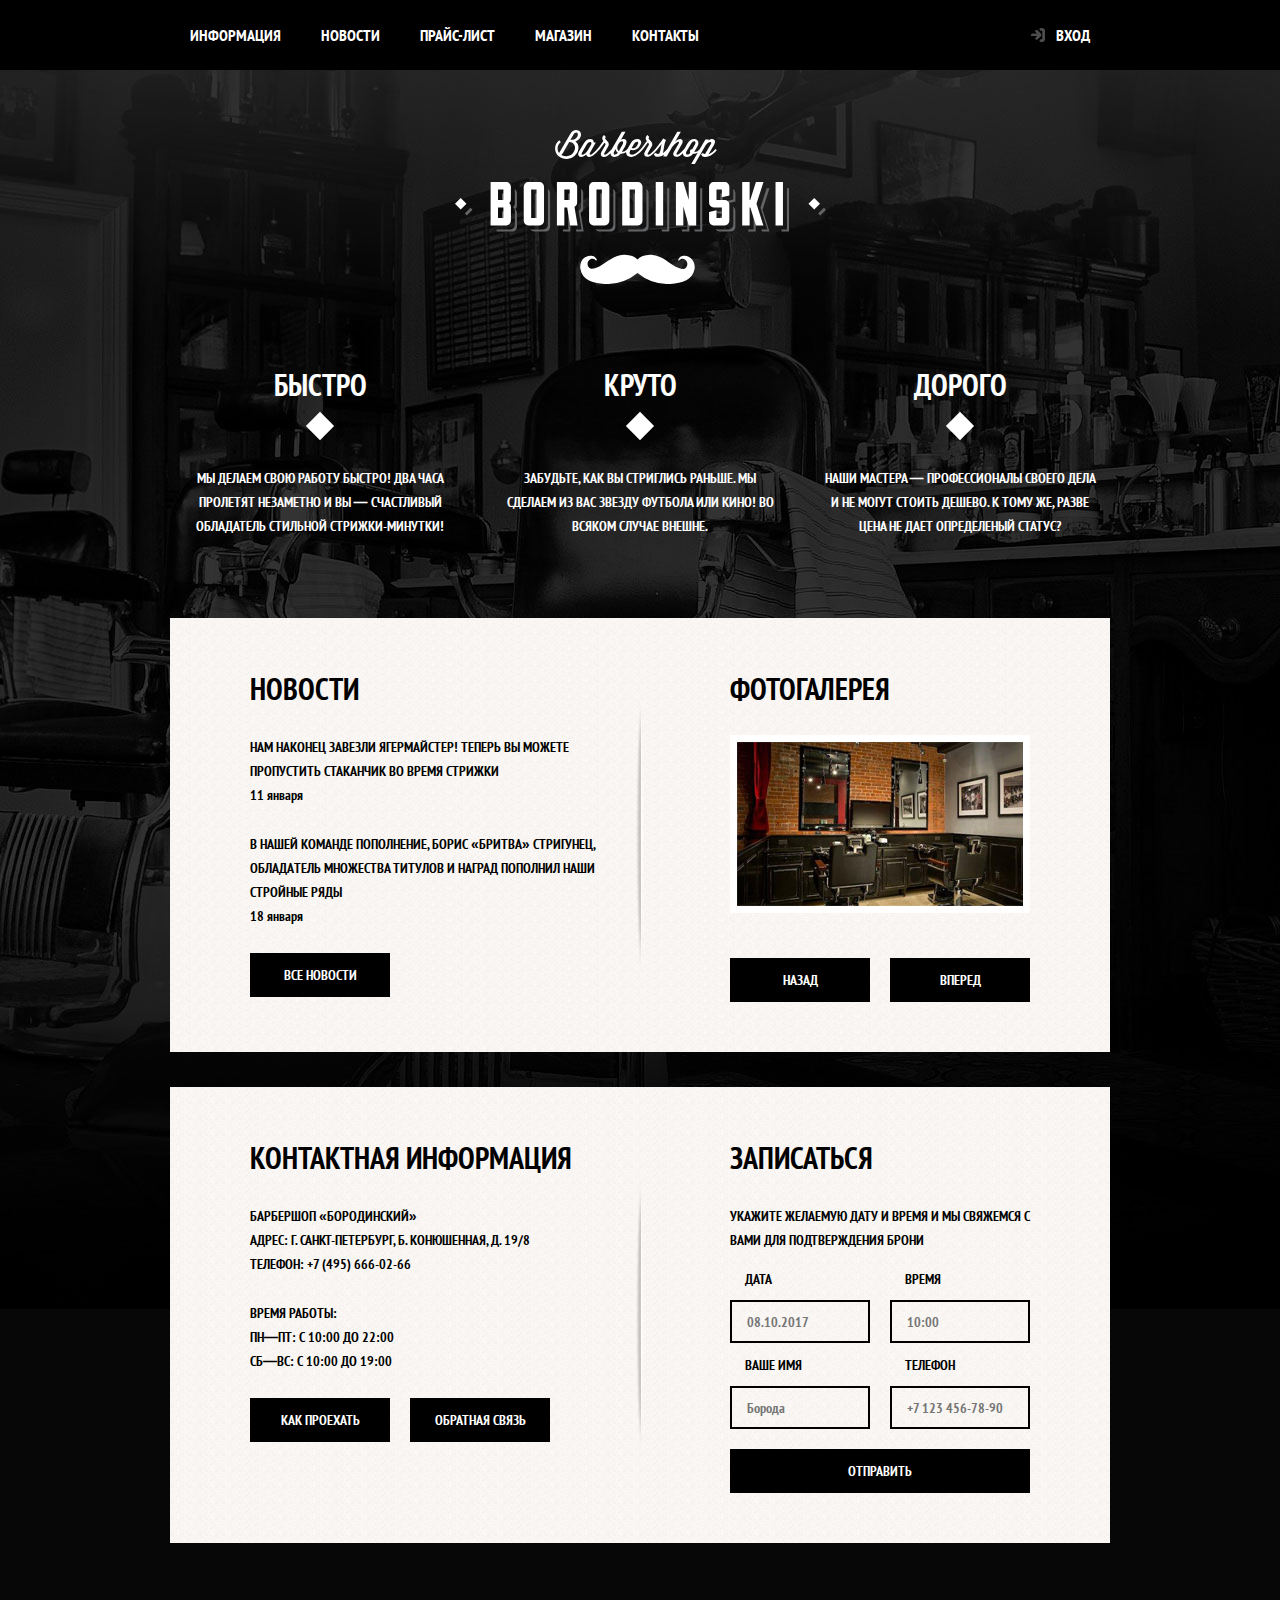
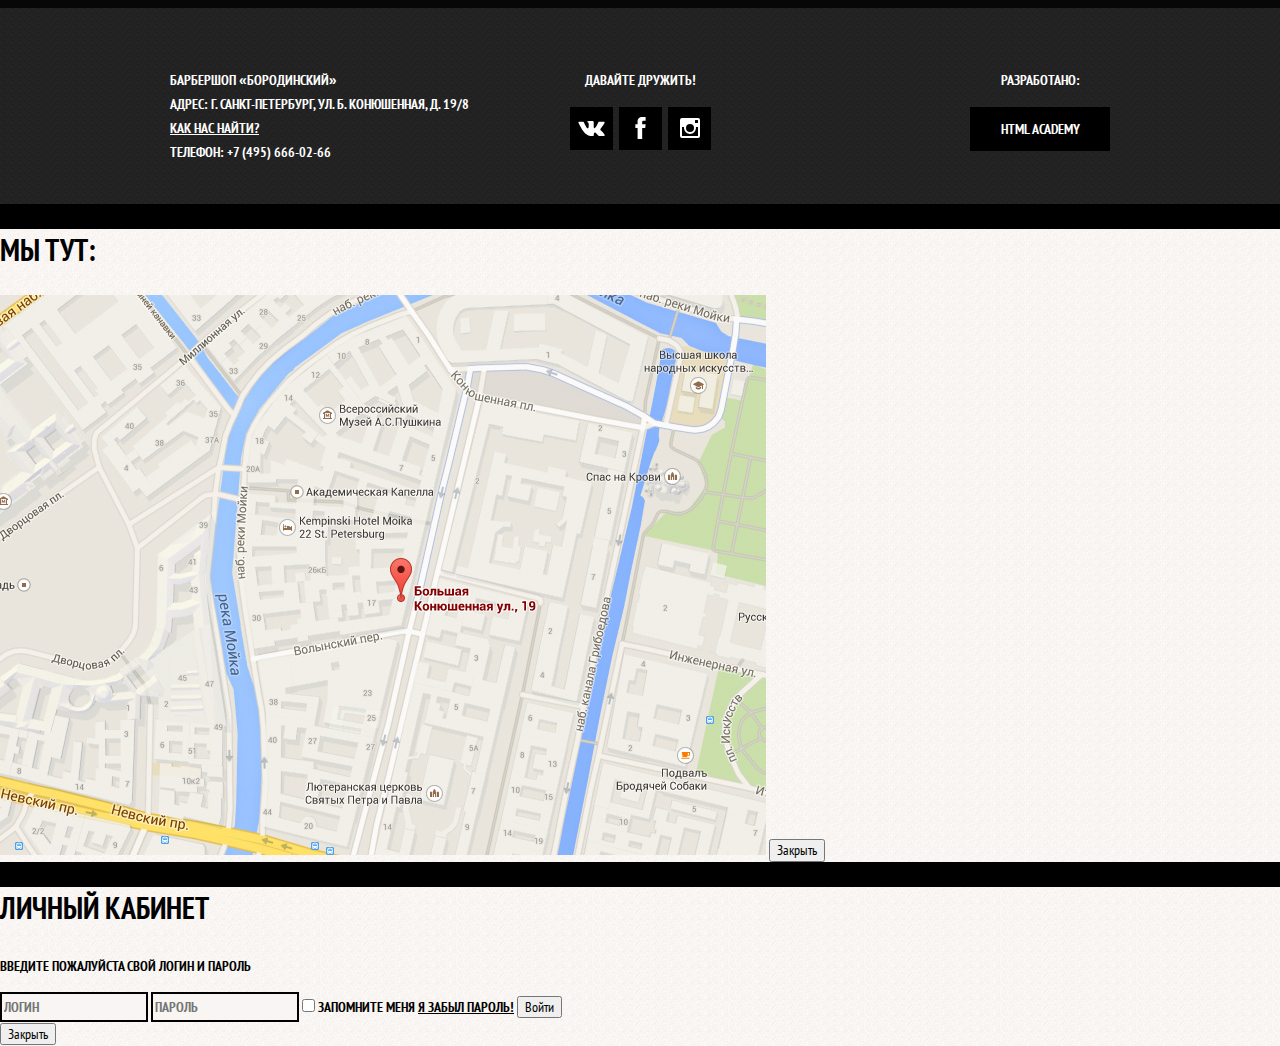
==== commit b8f97234: "Мелкая сетка" ====
--- a/index.html
+++ b/index.html
@@ -18,7 +18,7 @@
         <li class="site-nav__item"><a href="#">Контакты</a></li>
       </ul>
       <ul class="base-nav__user user-nav">
-        <li class="user-nav__item"><a href="#">Вход</a></li>
+        <li class="user-nav__item"><a class="user-nav__link login-link" href="#">Вход</a></li>
       </ul>
     </div>
   </nav>
@@ -29,10 +29,10 @@
   </div>
 </header>
 <main class="page__main base-main grid">
-  <h1 class="page__title">Барбершоп «Бородинский»</h1>
+  <h1 class="visually-hidden">Барбершоп «Бородинский»</h1>
 
   <section class="base-main__advantages advantages">
-    <h2 class="advantages__title">Преимущества</h2>
+    <h2 class="visually-hidden">Преимущества</h2>
     <ul class="advantages__list">
       <li class="advantages__item advantage">
         <h3 class="advantage__title">Быстро</h3>
@@ -81,7 +81,7 @@
           <time class="news__time" datetime="2016-01-18">18 января</time>
         </li>
       </ul>
-      <a class="news__to-all" href="#">Все новости</a>
+      <a class="news__to-all button" href="#">Все новости</a>
     </section>
 
     <section class="gallery">
@@ -100,17 +100,19 @@
     <section class="contacts">
       <h2 class="contacts__title">Контактная информация</h2>
       <p class="contacts__info">
-        Барбершоп «бородинский»
-        адрес: г. Санкт-петербург, Б. Конюшенная, д. 19/8
+        Барбершоп «бородинский»<br>
+        адрес: г. Санкт-петербург, Б. Конюшенная, д. 19/8<br>
         телефон: +7 (495) 666-02-66
       </p>
       <p class="contacts__info">
-        Время работы:
-        пн—пт: с 10:00 до 22:00
+        Время работы:<br>
+        пн—пт: с 10:00 до 22:00<br>
         сб—вс: с 10:00 до 19:00
       </p>
-      <a class="contacts__to-more-info" href="#">Как проехать</a>
-      <a class="contacts__feedback" href="#">Обратная связь</a>
+      <div class="contacts__buttons">
+        <a class="contacts__to-more-info button" href="#">Как проехать</a>
+        <a class="contacts__feedback button" href="#">Обратная связь</a>
+      </div>
     </section>
 
     <section class="appointment">
@@ -120,14 +122,22 @@
         свяжемся с вами для подтверждения брони
       </p>
       <form class="appointment__form" method="get" action="#">
-        <label>Дата</label>
-        <input class="appointment__text-input" type="text" placeholder="08.10.2017">
-        <label>Время</label>
-        <input class="appointment__text-input" type="text" placeholder="10:00">
-        <label>Ваше имя</label>
-        <input class="appointment__text-input" type="text" placeholder="Борода">
-        <label>Телефон</label>
-        <input class="appointment__text-input" type="text" placeholder="+7 123 456-78-90">
+        <div class="appointment__container">
+          <label class="appointment__label" for="appointment-date">Дата</label>
+          <input class="appointment__text-input" type="text" id="appointment-date" name="date" value="" placeholder="08.10.2017">
+        </div>
+        <div class="appointment__container">
+          <label class="appointment__label" for="appointment-time">Время</label>
+          <input class="appointment__text-input" type="text" type="text" id="appointment-time" name="time" value="" placeholder="10:00">
+        </div>
+        <div class="appointment__container">
+          <label class="appointment__label" for="appointment-name">Ваше имя</label>
+          <input class="appointment__text-input" type="text" type="text" id="appointment-name" name="name" value="" placeholder="Борода">
+        </div>
+        <div class="appointment__container">
+          <label class="appointment__label" for="appointment-phone">Телефон</label>
+          <input class="appointment__text-input" type="text" type="text" id="appointment-phone" name="phone" value="" placeholder="+7 123 456-78-90">
+        </div>
         <button class="appointment__submit button" type="submit">Отправить</button>
       </form>
     </section>
@@ -146,9 +156,24 @@
     <div class="base-footer__social social-nav">
       <b class="social-nav__slogan">Давайте дружить!</b>
       <ul class="social-nav__list">
-        <li><a class="social-nav__link" href="#">Вконтакте</a></li>
-        <li><a class="social-nav__link" href="#">Фейсбук</a></li>
-        <li><a class="social-nav__link" href="#">Инстаграм</a></li>
+        <li><a class="social-nav__link" href="#"><span class="visually-hidden">Вконтакте</span>
+          <svg xmlns="http://www.w3.org/2000/svg" width="27" height="15" viewBox="0 0 26.14 14.91">
+            <path d="M26 13.47l-.09-.17a13.55 13.55 0 0 0-2.6-3q-.87-.83-1.1-1.12A1 1 0 0 1 22 8a10.27 10.27 0 0 1 1.22-1.78l.88-1.16q2.35-3.13 2-4L26 .94a.8.8 0 0 0-.4-.22 2.14 2.14 0 0 0-.87 0h-3.92a.51.51 0 0 0-.27 0h-.3a.6.6 0 0 0-.15.14.93.93 0 0 0-.14.24 22.22 22.22 0 0 1-1.46 3.06q-.5.84-.93 1.46a7 7 0 0 1-.71.91 4.94 4.94 0 0 1-.52.47q-.23.18-.35.15l-.23-.05a.9.9 0 0 1-.31-.33 1.49 1.49 0 0 1-.16-.53v-.55-.65-.57-1.12-1-.75a3.14 3.14 0 0 0 0-.62 2.12 2.12 0 0 0-.14-.44.73.73 0 0 0-.28-.33 1.57 1.57 0 0 0-.46-.18A9 9 0 0 0 12.57 0a8.93 8.93 0 0 0-3.25.33 1.83 1.83 0 0 0-.52.41q-.25.3-.07.33a1.67 1.67 0 0 1 1.16.59l.08.16a2.6 2.6 0 0 1 .19.63 6.32 6.32 0 0 1 .12 1 10.59 10.59 0 0 1 0 1.7q-.07.71-.13 1.1a2.21 2.21 0 0 1-.18.64 2.69 2.69 0 0 1-.16.3l-.07.07a1 1 0 0 1-.37.07.86.86 0 0 1-.46-.19 3.27 3.27 0 0 1-.56-.52 7 7 0 0 1-.66-.93q-.37-.6-.76-1.42l-.22-.39q-.2-.38-.56-1.11t-.62-1.43A.9.9 0 0 0 5.2.9h-.07a.93.93 0 0 0-.22-.16A1.44 1.44 0 0 0 4.6.65L.87.68A1 1 0 0 0 .1.94L0 1a.44.44 0 0 0 0 .22 1.08 1.08 0 0 0 .08.37Q.9 3.53 1.86 5.31t1.66 2.87Q4.23 9.27 5 10.24t1 1.24l.37.41.34.33a8.06 8.06 0 0 0 1 .78 16.34 16.34 0 0 0 1.4.9 7.6 7.6 0 0 0 1.79.72 6.19 6.19 0 0 0 2 .22h1.57a1.08 1.08 0 0 0 .72-.3l.05-.07a.9.9 0 0 0 .1-.25 1.38 1.38 0 0 0 0-.37 4.48 4.48 0 0 1 .09-1.05 2.77 2.77 0 0 1 .23-.71 1.74 1.74 0 0 1 .29-.4 1.19 1.19 0 0 1 .23-.2h.11a.86.86 0 0 1 .77.21 4.52 4.52 0 0 1 .83.79q.39.47.93 1.05a6.41 6.41 0 0 0 1 .87l.27.16a3.31 3.31 0 0 0 .71.3 1.53 1.53 0 0 0 .76.07l3.48-.05a1.58 1.58 0 0 0 .8-.17.68.68 0 0 0 .34-.37 1.06 1.06 0 0 0 0-.46 1.71 1.71 0 0 0-.1-.36z" fill="#fff">
+            </path>
+          </svg>
+        </a></li>
+        <li><a class="social-nav__link" href="#"><span class="visually-hidden">Фейсбук</span>
+          <svg xmlns="http://www.w3.org/2000/svg" width="19" height="22" viewBox="0 0 10.15 21.74">
+            <path d="M3.34 1.12A4.77 4.77 0 0 1 6.53 0h3.61v3.81H7.81a1.07 1.07 0 0 0-1.09.83v2.55h3.42c-.08 1.23-.24 2.45-.41 3.67h-3v10.87H2.21V10.86H0V7.21h2.19V3.66a3.83 3.83 0 0 1 1.15-2.54z" fill="#fff">
+            </path>
+          </svg>
+        </a></li>
+        <li><a class="social-nav__link" href="#"><span class="visually-hidden">Инстаграм</span>
+          <svg xmlns="http://www.w3.org/2000/svg" width="20" height="20" viewBox="0 0 20 20">
+            <path d="M18 0H2a2 2 0 0 0-2 2v16a2 2 0 0 0 2 2h16a2 2 0 0 0 2-2V2a2 2 0 0 0-2-2zm-8 6a4 4 0 1 1-4 4 4 4 0 0 1 4-4zM2.5 18a.47.47 0 0 1-.5-.5V9h2.1a3.4 3.4 0 0 0-.1 1 6 6 0 1 0 12 0 3.4 3.4 0 0 0-.1-1H18v8.5a.47.47 0 0 1-.5.5zM18 4.5a.47.47 0 0 1-.5.5h-2a.47.47 0 0 1-.5-.5v-2a.47.47 0 0 1 .5-.5h2a.47.47 0 0 1 .5.5z" fill="#fff">
+            </path>
+          </svg>
+        </a></li>
       </ul>
     </div>
 
--- a/css/style.css
+++ b/css/style.css
@@ -28,7 +28,32 @@
   text-decoration: none;
 }
 
+img {
+  max-width: 100%;
+  height: auto;
+}
+
+.visually-hidden:not(:focus):not(:active),
+input[type="checkbox"].visually-hidden,
+input[type="radio"].visually-hidden {
+  position: absolute;
+
+  width: 1px;
+  height: 1px;
+  margin: -1px;
+  border: 0;
+  padding: 0;
+
+  white-space: nowrap;
+
+  clip-path: inset(100%);
+  clip: rect(0 0 0 0);
+  overflow: hidden;
+}
+
 .button {
+  width: 140px;
+  padding: 10px 20px;
   display: block;
   font: inherit;
 
@@ -45,6 +70,12 @@
 .button:focus,
 .button:active {
   background-color: rgba(102, 61, 21, 1);
+}
+.button.disabled,
+.button:disabled {
+  cursor: default;
+  opacity: 0.5;
+  background-color: #000000;
 }
 
 .grid {
@@ -60,7 +91,6 @@
   justify-content: space-between;
 }
 
-
 .page {
   margin: 0;
   padding: 0;
@@ -87,12 +117,14 @@
 .page__main {
   margin-bottom: 65px;
 }
+
 .page__main--catalog {
   margin-bottom: 45px;
 }
 
 .page__title {
-  padding: 0;
+  padding-top: 0;
+  padding-bottom: 0;
   margin-top: 0;
   margin-bottom: 15px;
   font-size: 30px;
@@ -123,7 +155,9 @@
 }
 
 .site-nav {
-  display: flex;
+  width: 620px;
+  display: flex;
+  flex-wrap: wrap;
   list-style-type: none;
   padding: 0;
   margin: 0;
@@ -133,6 +167,7 @@
   color: rgba(255, 255, 255, 1);
   display: block;
   padding: 25px 20px;
+  vertical-align: middle;
 }
 
 .site-nav a:hover,
@@ -142,12 +177,13 @@
 
 .user-nav {
   display: flex;
+  flex-wrap: wrap;
   list-style-type: none;
   padding: 0;
   margin: 0;
 }
 
-.user-nav a {
+.user-nav__link {
   display: block;
   padding: 25px 20px;
   color: rgba(255, 255, 255, 1);
@@ -158,6 +194,32 @@
   background-color: rgba(36, 36, 36, 1);
 }
 
+.login-link {
+  position: relative;
+  padding-left: 50px;
+}
+
+.login-link::before {
+  content: "";
+  position: absolute;
+  top: 27px;
+  left: 24px;
+
+  width: 16px;
+  height: 18px;
+
+  background-image: url("../img/login.svg");
+  background-repeat: no-repeat;
+  background-position: 0 0;
+  opacity: 0.3;
+}
+
+.login-link:hover::before,
+.login-link:focus::before,
+.login-link:active::before {
+  opacity: 1;
+}
+
 .logo {
   display: flex;
   justify-content: center;
@@ -184,8 +246,30 @@
 }
 
 .advantage__title {
+  position: relative;
+  margin: 0;
+  margin-bottom: 60px;
   font-size: 30px;
   line-height: 42px;
+}
+
+.advantage__title::after {
+  content: "";
+
+  position: absolute;
+  bottom: -30px;
+  left: 50%;
+  margin-left: -10px;
+
+  width: 20px;
+  height: 20px;
+
+  background-color: #ffffff;
+  transform: rotate(45deg);
+}
+
+.advantage__description {
+  margin: 0 10px;
 }
 
 .base-main__advantages {
@@ -198,9 +282,11 @@
   margin-bottom: 35px;
 
   background-color: rgba(248, 245, 242, 1);
-  background-image: url("../img/fon-main.png");
-  background-position: 0 0;
-  background-repeat: repeat;
+  background-image:
+    url("../img/lane1.png"),
+    url("../img/fon-main.png");
+  background-position: center, 0 0;
+  background-repeat: no-repeat, repeat;
 }
 
 /**************NEWS********************/
@@ -210,6 +296,8 @@
 }
 
 .news__title {
+  margin: 0;
+  margin-bottom: 25px;
   font-size: 30px;
   line-height: 42px;
 }
@@ -218,6 +306,15 @@
   list-style-type: none;
   padding: 0;
   margin: 0;
+  margin-bottom: 25px;
+}
+
+.news__item {
+  margin-bottom: 25px;
+}
+
+.news__text {
+  margin: 0;
 }
 
 .news__time {
@@ -231,16 +328,27 @@
 }
 
 .gallery__title {
+  margin: 0;
+  margin-bottom: 25px;
   font-size: 30px;
   line-height: 42px;
 }
 
 .gallery__photo {
   display: block;
+  margin-bottom: 45px;
+  width: 300px;
+  height: 178px;
   background-color: rgba(204, 204, 204, 1);
   border: 7px solid rgba(255, 255, 255, 1);
 }
 
+.gallery__buttons {
+  width: 300px;
+  display: flex;
+  justify-content: space-between;
+}
+
 /************CONTACTS****************/
 
 .contacts {
@@ -248,10 +356,24 @@
 }
 
 .contacts__title {
+  margin: 0;
+  margin-bottom: 25px;
   font-size: 30px;
   line-height: 42px;
 }
 
+.contacts__info {
+  margin: 0;
+  margin-bottom: 25px;
+}
+
+.contacts__buttons {
+  width: 300px;
+  display: flex;
+  flex-wrap: wrap;
+  justify-content: space-between;
+}
+
 /***********APPOINTMENT***************/
 
 .appointment {
@@ -259,11 +381,40 @@
 }
 
 .appointment__title {
+  margin: 0;
+  margin-bottom: 25px;
   font-size: 30px;
   line-height: 42px;
 }
 
+.appointment__info {
+  margin: 0;
+  margin-bottom: 15px;
+}
+
+.appointment__form {
+  display: flex;
+  flex-wrap: wrap;
+  justify-content: space-between;
+}
+
+.appointment__container {
+  width: 140px;
+  margin-bottom: 10px;
+}
+
+.appointment__label {
+  display: block;
+  margin-bottom: 9px;
+  margin-left: 15px;
+}
+
 .appointment__text-input {
+  width: 140px;
+  padding-top: 8px;
+  padding-left: 15px;
+  padding-right: 15px;
+  padding-bottom: 7px;
   font: inherit;
 
   background-color: transparent;
@@ -272,6 +423,11 @@
 
 .appointment__text-input:focus {
   border-color: rgba(102, 61, 21, 1);
+}
+
+.appointment__submit {
+  width: 100%;
+  margin-top: 10px;
 }
 
 /************FOOTER********************/
@@ -307,14 +463,37 @@
   text-align: center;
 }
 
+.social-nav__slogan {
+  display: block;
+  margin-bottom: 15px;
+}
+
 .social-nav__list {
+  display: flex;
+  width: 141px;
+  flex-wrap: wrap;
+  justify-content: space-between;
+  margin: 0 auto;
+  padding: 0;
   list-style-type: none;
-  padding: 0;
-  margin: 0;
 }
 
 .social-nav__link {
+  display: flex;
+  align-items: center;
+  justify-content: center;
+  width: 43px;
+  height: 43px;
   color: rgba(255, 255, 255, 1);
+  background-color: rgba(0, 0, 0, 1);
+}
+.social-nav__link:hover,
+.social-nav__link:focus {
+  background-color: rgba(255, 255, 255, 1);
+}
+.social-nav__link:hover path,
+.social-nav__link:focus path {
+  fill: rgba(0, 0, 0, 1);
 }
 
 .copyright {
@@ -323,6 +502,11 @@
   text-align: center;
 }
 
+.copyright__act {
+  display: block;
+  margin-bottom: 15px;
+}
+
 .copyright__button:hover,
 .copyright__button:focus {
   color: rgba(0, 0, 0, 1);
@@ -387,11 +571,38 @@
 
 .breadcrumbs {
   display: flex;
+  justify-content: flex-start;
   flex-wrap: wrap;
   list-style-type: none;
-  padding: 0;
+  padding-top: 0;
+  padding-bottom: 0;
   margin-top: 0;
   margin-bottom: 50px;
+}
+
+.breadcrumbs__item {
+  position: relative;
+
+  margin-right: 42px;
+}
+.breadcrumbs__item::after {
+  content: "";
+
+  position: absolute;
+  top: 7px;
+  right: -25px;
+
+  width: 8px;
+  height: 8px;
+
+  background-color: #000000;
+  transform: rotate(45deg);
+}
+.breadcrumbs__item:last-child {
+  margin-right: 0;
+}
+.breadcrumbs__item--current::after {
+  display: none;
 }
 
 .breadcrumbs__link {
@@ -413,7 +624,12 @@
 .filters__fieldset {
   padding: 0;
   margin: 0;
+  margin-bottom: 30px;
+
   border: none;
+}
+.filters__fieldset:first-child {
+  margin-bottom: 35px;
 }
 
 .filters {
@@ -421,13 +637,19 @@
 }
 
 .filters__legend {
+  margin-bottom: 26px;
   font-size: 24px;
   line-height: 30px;
 }
 
 .filters__label {
-  display: block;
+  position: relative;
+  display: block;
+  margin-bottom: 19px;
+  padding-left: 45px;
   line-height: 18px;
+  cursor: pointer;
+  user-select: none;
 }
 
 .filters__input:hover + label,
@@ -437,6 +659,58 @@
 
 .filters__input:disabled + label {
   color: rgba(0, 0, 0, 0.5);
+}
+
+.filters__input--checkbox + label::before {
+  content: "";
+  position: absolute;
+
+  width: 18px;
+  height: 18px;
+  left: 0;
+  top: 0;
+
+  border: 2px solid #000000;
+}
+.filters__input--checkbox:checked + label::after {
+  content: "";
+
+  position: absolute;
+
+  width: 12px;
+  height: 12px;
+  top: 3px;
+  left: 3px;
+
+  background-image: url("../img/cross.svg");
+  background-repeat: no-repeat;
+  background-position: 0 0;
+}
+.filters__input--radio +label::before {
+  content: "";
+
+  position: absolute;
+  left: 0;
+  top: -1px;
+
+  width: 18px;
+  height: 18px;
+
+  border: 2px solid #000000;
+  border-radius: 50%;
+}
+.filters__input--radio:checked +label::after {
+  content: "";
+
+  position: absolute;
+  top: 4px;
+  left: 5px;
+
+  width: 8px;
+  height: 8px;
+
+  background-color: #000000;
+  border-radius: 50%;
 }
 
 .catalog {
@@ -459,6 +733,7 @@
   background-color: rgba(248, 248, 248, 1);
   box-shadow: 0 0 10px rgba(0, 0, 0, 0.1);
 }
+
 .product:nth-child(3n) {
   margin-right: 0;
 }
@@ -468,19 +743,42 @@
 }
 
 .product__title {
+  margin-top: 17px;
+  margin-bottom: 12px;
+  margin-left: 16px;
+  margin-right: 15px;
   font-size: 14px;
   line-height: 18px;
+  order: 1;
 }
 
 .product__title-link {
+  display: flex;
+  flex-direction: column;
   color: rgba(0, 0, 0, 1);
 }
 
 .product__category {
+  display: block;
   text-transform: none;
 }
 
+.product__photo {
+  width: 220px;
+  height: 165px;
+  margin: 0;
+}
+
+.product__buy {
+  display: flex;
+  margin: 15px;
+  margin-top: 0;
+}
+
 .product__price {
+  width: 112px;
+  padding: 13px 15px 11px;
+
   font-size: 14px;
   line-height: 20px;
   text-align: center;
@@ -489,17 +787,30 @@
 }
 
 .button--product {
+  width: 77px;
+  padding: 13px 18px 11px;
+  margin-right: 0;
   line-height: 20px;
 }
 
 .pagination-list {
   display: flex;
+  flex-wrap: wrap;
   margin: 0;
   padding: 0;
   list-style-type: none;
 }
 
+.pagination-list__item {
+  margin-right: 5px;
+}
+.pagination-list__item:last-child {
+  margin-right: 0;
+}
+
 .pagination-list__link {
+  display: block;
+  padding: 10px 19px;
   color: rgba(255, 255, 255, 1);
 
   background-color: rgba(0, 0, 0, 1);
@@ -522,6 +833,10 @@
 /*************CATALOG-ITEM***********************/
 
 .product-photos__list {
+  display: flex;
+  flex-wrap: wrap;
+  justify-content: space-between;
+  width: 460px;
   padding: 0;
   margin: 0;
   list-style-type: none;
@@ -531,12 +846,37 @@
   width: 460px;
 }
 
+.product-photo--big {
+  margin-bottom: 20px;
+}
+
 .product-photo {
   box-shadow: 0 0 10px 2px rgba(0, 0, 0, 0.1);
 }
 
 .product-info {
   width: 390px;
+  padding-top: 23px;
+}
+
+.product__details {
+  display: flex;
+  justify-content: space-between;
+  padding-right: 10px;
+  margin-bottom: 29px;
+}
+.product__details p {
+  width: 200px;
+  margin: 0;
+}
+.product-info__description {
+  margin: 0;
+  margin-bottom: 35px;
+}
+.product-info__buy {
+  margin: 0;
+  display: flex;
+  margin-bottom: 63px;
 }
 
 .product-info__article {
@@ -545,17 +885,50 @@
 }
 
 .product-info__price {
+  width: 112px;
+  padding-top: 13px;
+  padding-left: 35px;
+  padding-right: 35px;
+  padding-bottom: 11px;
   line-height: 20px;
   text-align: center;
 
   background-color: rgba(229, 229, 229, 1);
 }
+.product-info__buy-link {
+  width: 75px;
+}
 
 .product-info__sub-title {
+  margin: 0;
+  margin-bottom: 27px;
   font-size: 24px;
   line-height: 30px;
 }
 
 .product-info__set-list {
   list-style-type: none;
-}
+  margin: 0;
+  padding: 0;
+}
+
+.product-info__set-item {
+  position: relative;
+
+  padding-left: 23px;
+}
+
+.product-info__set-item::before {
+  content: "";
+
+  position: absolute;
+  top: 7px;
+  left: 2px;
+
+  width: 8px;
+  height: 8px;
+
+  background-color: #000000;
+
+  transform: rotate(45deg);
+}
